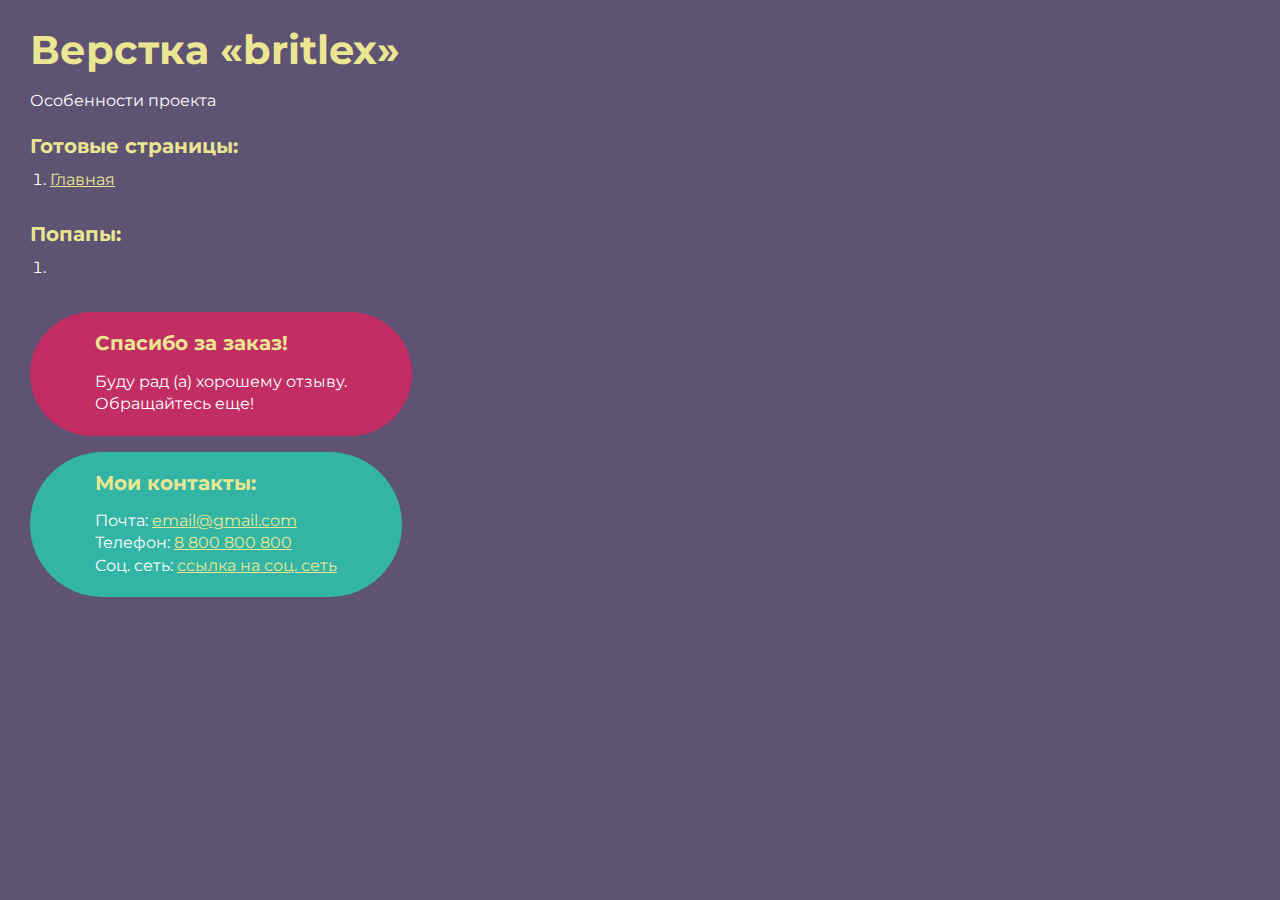
==== index.html @ 8584c42c "initial" ====
<!DOCTYPE html>
<html>

<head>
	<meta charset="UTF-8">
	<meta name="viewport" content="width=device-width, initial-scale=1.0">
	<title>Верстка «britlex»</title>
</head>

<body>
	<div class="rootpage">
		<h1>Верстка «britlex»</h1>
		<div class="rootpage__info">
			Особенности проекта
		</div>
		<h2>Готовые страницы:</h2>
		<ol class="rootpage__list">
			<li><a target="_blank" href="home.html">Главная</a></li>
		</ol>
		<h2>Попапы:</h2>
		<ol class="rootpage__list">
			<li><a target="_blank" href="home.html#"></a></li>
		</ol>
		<div class="rootpage__tnx">
			<h2>Спасибо за заказ!</h2>
			<p>Буду рад (а) хорошему отзыву.</p>
			<p>Обращайтесь еще!</p>
		</div>
		<div class="rootpage__contacts">
			<h2>Мои контакты:</h2>
			<p>Почта: <a href="mailto:email@gmail.com">email@gmail.com</a></p>
			<p>Телефон: <a href="tel:8800800800">8 800 800 800</a></p>
			<p>Соц. сеть: <a href="">ссылка на соц. сеть</a></p>
		</div>
	</div>
</body>
<style>
	@charset "UTF-8";
	@import url("https://fonts.googleapis.com/css?family=Montserrat:regular,700&display=swap");

	*,
	*::before,
	*::after {
		padding: 0px;
		margin: 0px;
		border: 0px;
		box-sizing: border-box;
	}

	html,
	body {
		height: 100%;
		margin: 0;
		padding: 0;
		min-width: 320px;
		width: 100%;
		color: #fff;
		background-color: #5e5373;
	}

	body {
		font-family: Montserrat;
		font-size: 100%;
		line-height: 1;
		font-size: 1rem;
	}

	a {
		text-decoration: underline;
		color: #ebe691
	}

	a:visited {
		text-decoration: underline;
		color: #aaa768;
	}

	a:hover {
		text-decoration: none;
	}

	ul li {
		list-style: none;
	}

	img {
		vertical-align: top;
	}

	.wrapper {
		width: 100%;
		min-height: 100%;
		overflow: hidden;
	}

	.rootpage {
		padding: 30px;
		display: flex;
		flex-direction: column;
		align-items: flex-start;
	}

	@media (max-width: 767px) {
		.rootpage {
			padding: 30px 15px;
		}
	}

	h1 {
		color: #ebe691;
		font-size: 2.5rem;
		margin: 0px 0px 1.25rem 0px;
	}

	@media (max-width: 767px) {
		h1 {
			font-size: 1.85rem;
			margin: 0px 0px 1.25rem 0px;
		}
	}

	h2 {
		color: #ebe691;
		font-size: 1.25rem;
		margin: 0px 0px 1rem 0px;
	}

	@media (max-width: 767px) {
		h2 {
			font-size: 1.125rem;
			margin: 0px 0px 1rem 0px;
		}
	}

	.rootpage__info {
		line-height: 140%;
		margin: 0px 0px 1.5rem 0px;
	}

	.rootpage__list {
		margin: 0px 0px 2.25rem 1.25rem;
	}

	.rootpage__list li:not(:last-child) {
		margin: 0px 0px 15px 0px;
	}

	.rootpage__contacts,
	.rootpage__tnx {
		border-radius: 200px;
		padding: 20px 65px;
		line-height: 140%;
	}

	@media (max-width: 767px) {

		.rootpage__contacts,
		.rootpage__tnx {
			border-radius: 40px;
			padding: 20px;
		}
	}

	.rootpage__contacts {
		background: #32b5a4;

	}

	.rootpage__contacts a {
		color: #ebe691;
	}

	.rootpage__tnx {
		background: #c22d63;
		margin: 0px 0px 1rem 0px;
	}
</style>

</html>
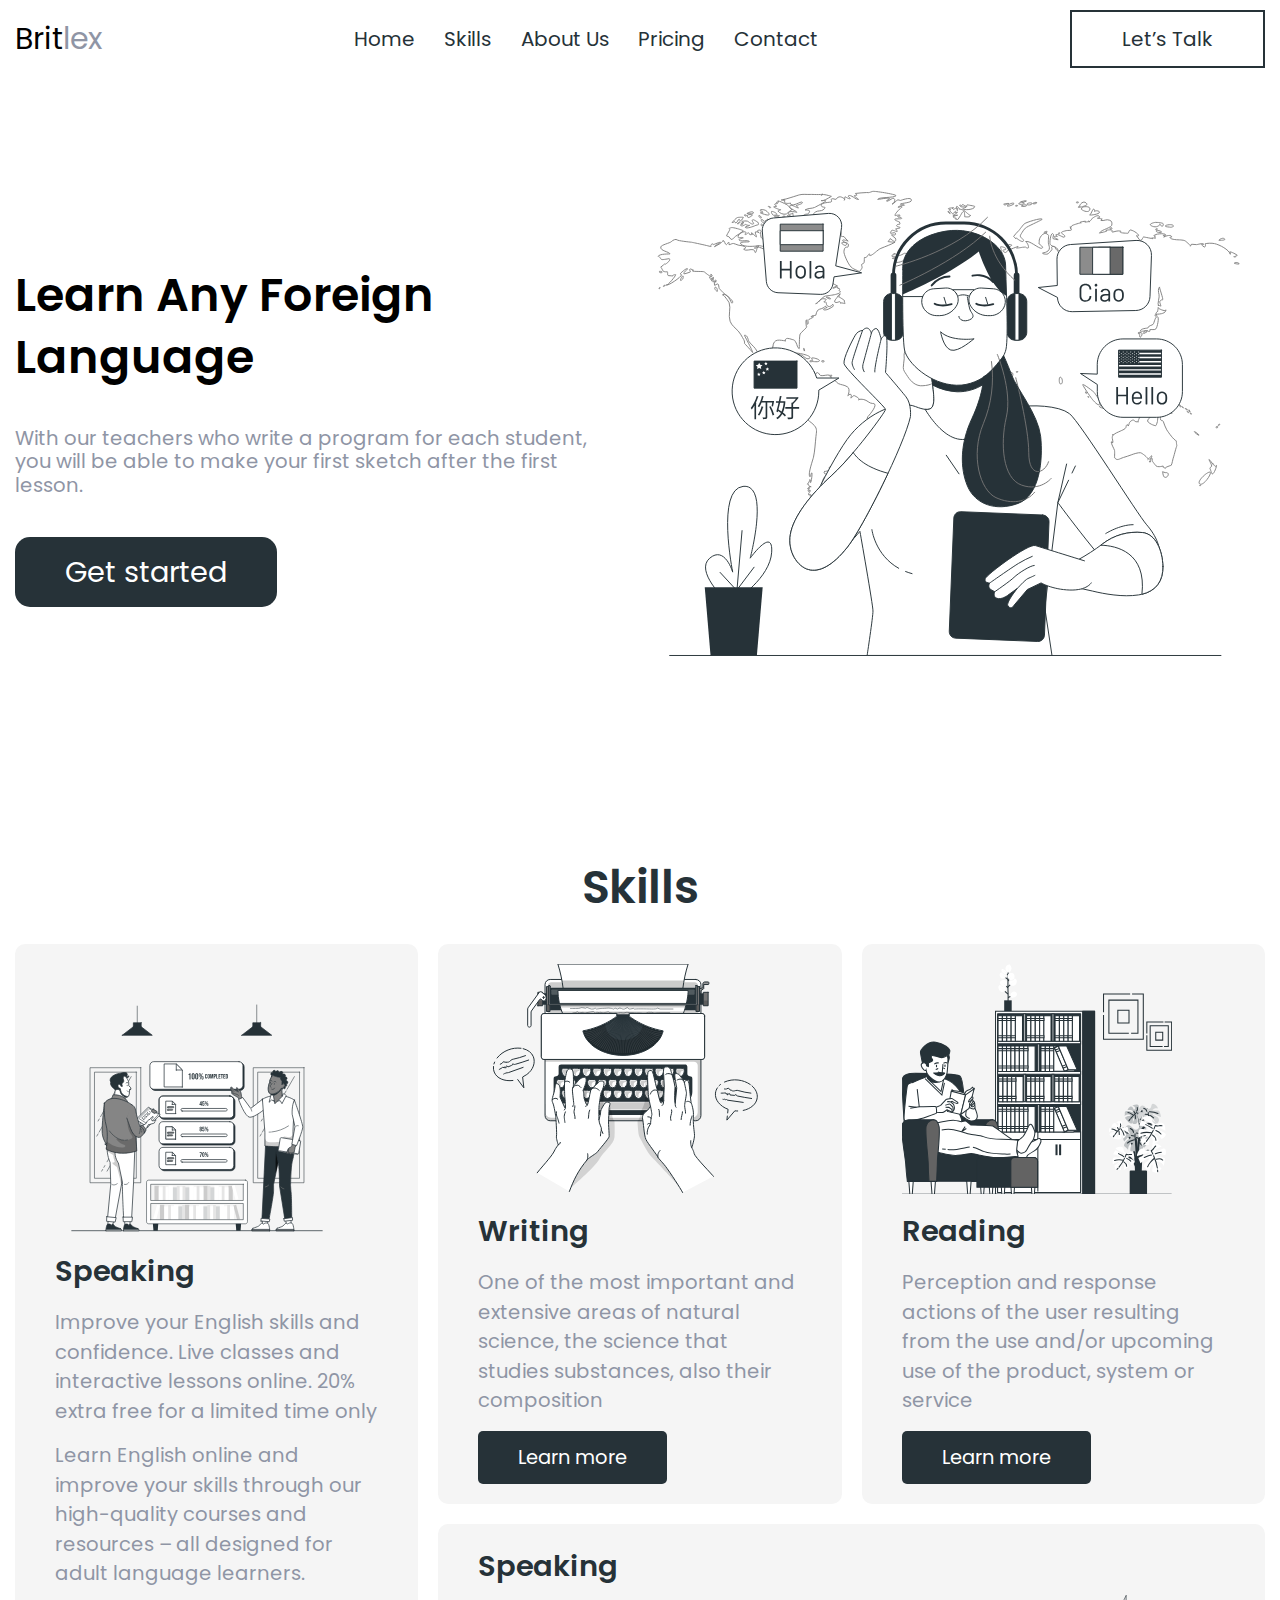
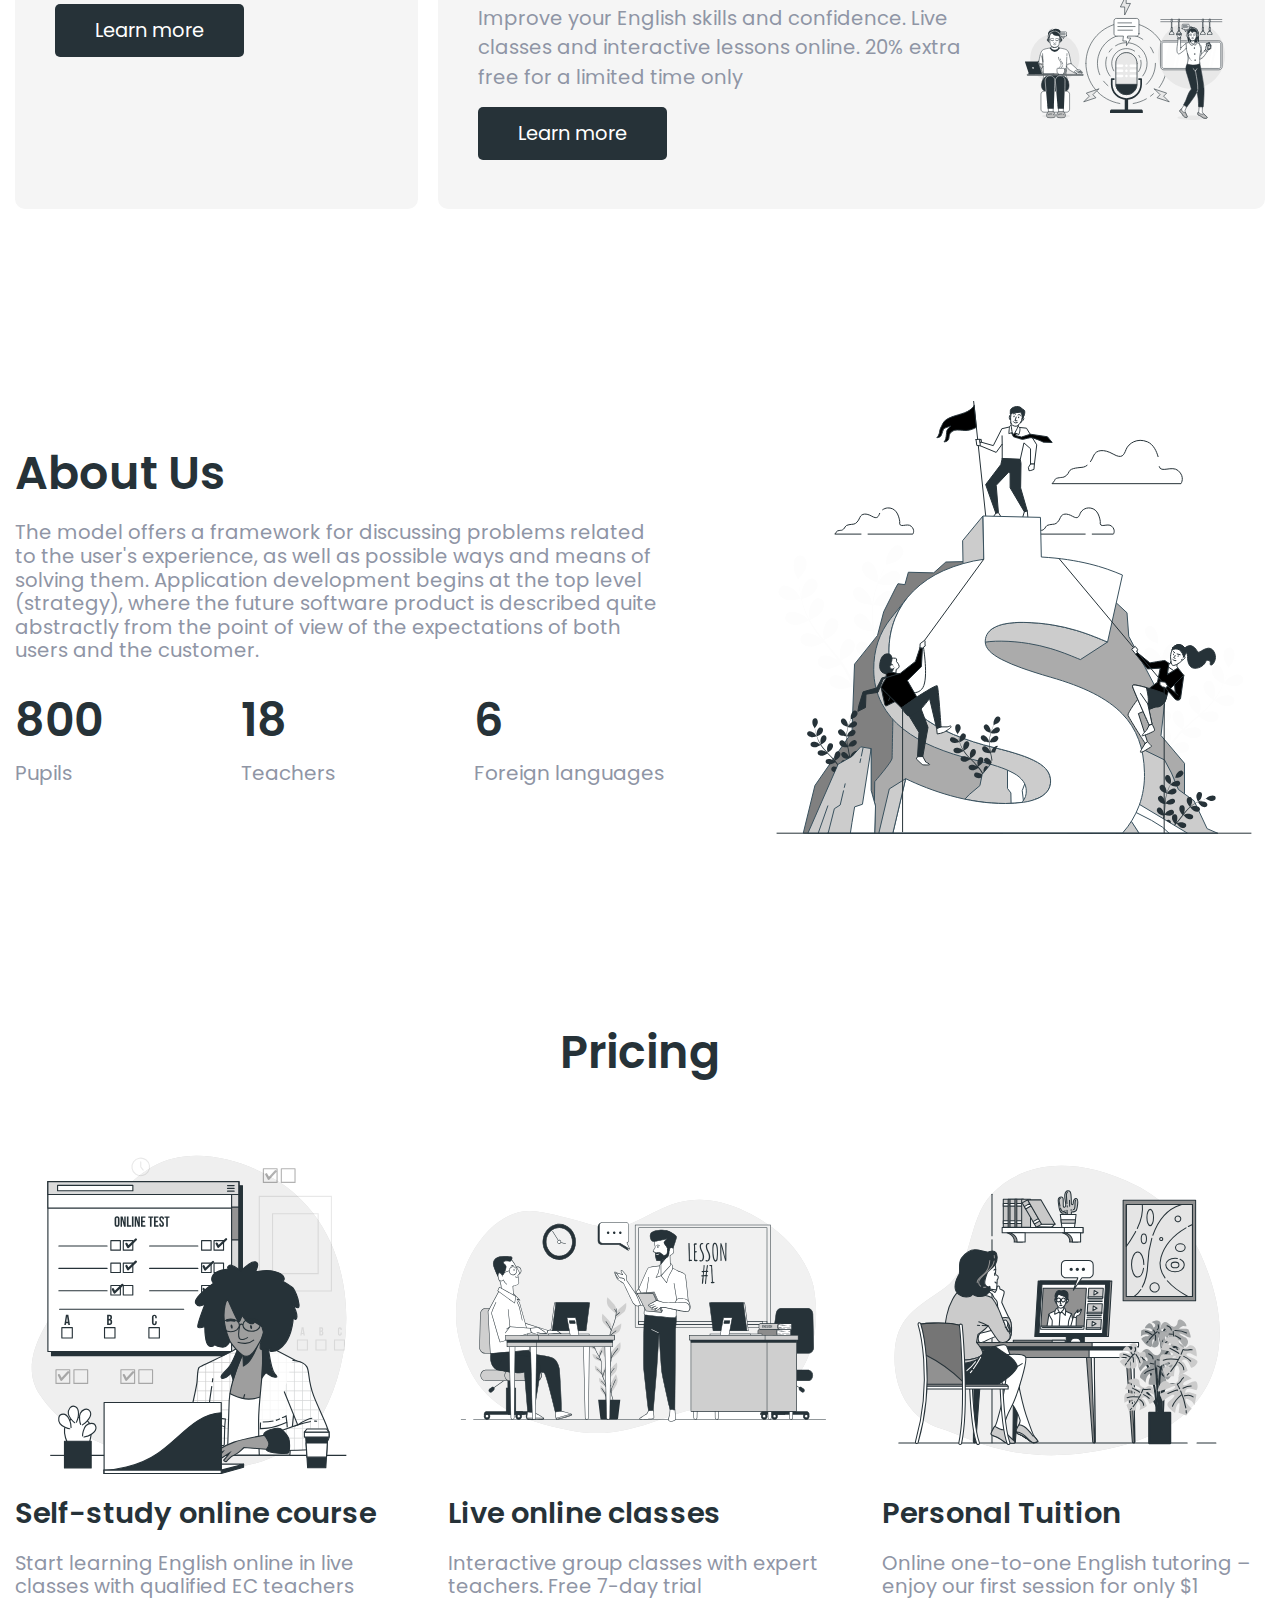
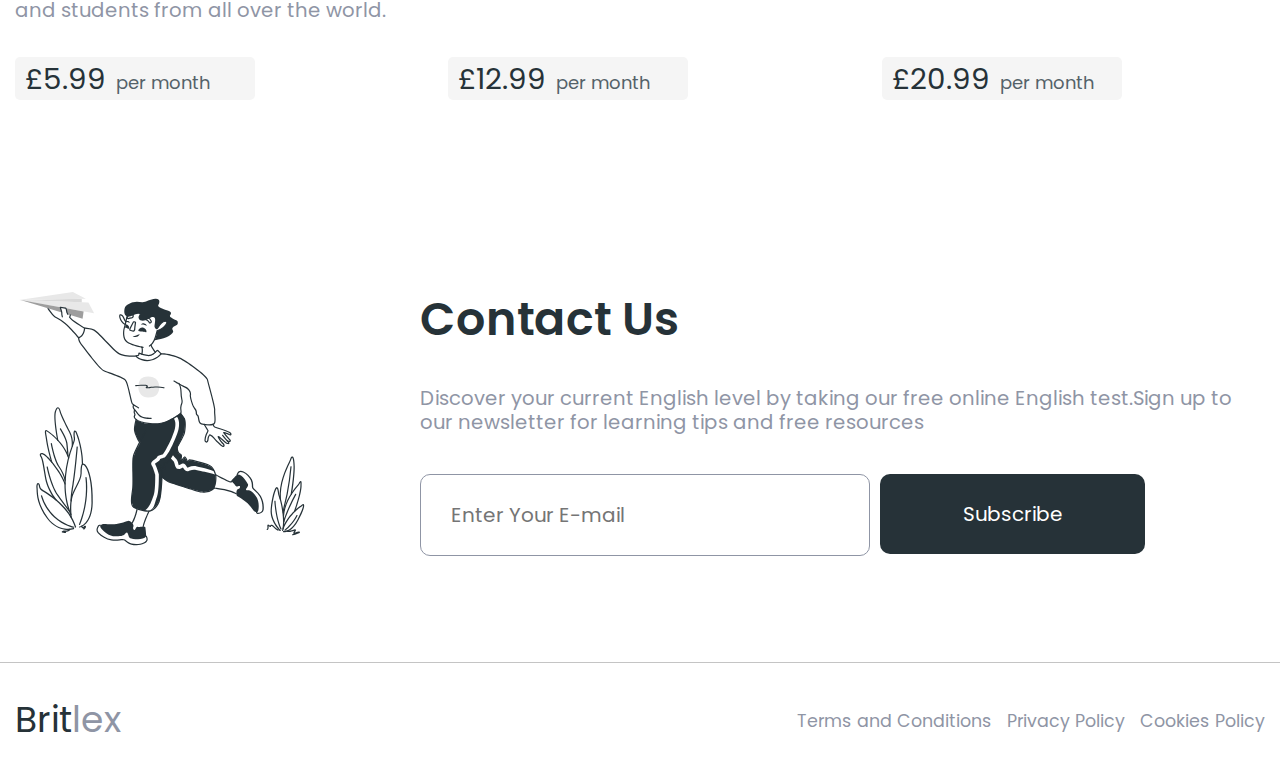
==== commit 697ca0a4: "remove home page" ====
--- a/index.html
+++ b/index.html
@@ -1,179 +1,252 @@
 <!DOCTYPE html>
-<html>
+<html lang="ru">
 
 <head>
+	<title>Главная</title>
 	<meta charset="UTF-8">
+	<meta name="format-detection" content="telephone=no">
+	<!-- <style>body{opacity: 0;}</style> -->
+	<link rel="stylesheet" href="css/style.min.css?_v=20220403203624">
+	<link rel="shortcut icon" href="favicon.ico">
+	<!-- <meta name="robots" content="noindex, nofollow"> -->
 	<meta name="viewport" content="width=device-width, initial-scale=1.0">
-	<title>Верстка «britlex»</title>
 </head>
 
 <body>
-	<div class="rootpage">
-		<h1>Верстка «britlex»</h1>
-		<div class="rootpage__info">
-			Особенности проекта
-		</div>
-		<h2>Готовые страницы:</h2>
-		<ol class="rootpage__list">
-			<li><a target="_blank" href="home.html">Главная</a></li>
-		</ol>
-		<h2>Попапы:</h2>
-		<ol class="rootpage__list">
-			<li><a target="_blank" href="home.html#"></a></li>
-		</ol>
-		<div class="rootpage__tnx">
-			<h2>Спасибо за заказ!</h2>
-			<p>Буду рад (а) хорошему отзыву.</p>
-			<p>Обращайтесь еще!</p>
-		</div>
-		<div class="rootpage__contacts">
-			<h2>Мои контакты:</h2>
-			<p>Почта: <a href="mailto:email@gmail.com">email@gmail.com</a></p>
-			<p>Телефон: <a href="tel:8800800800">8 800 800 800</a></p>
-			<p>Соц. сеть: <a href="">ссылка на соц. сеть</a></p>
+	<div class="wrapper">
+		<header class="header">
+			<div class="header__container">
+				<div class="header__logo">
+					<span>Brit</span>lex
+				</div>
+				<div class="header__menu menu">
+					<nav class="menu__body">
+						<ul class="menu__list">
+							<li class="menu__item"><a href="" data-goto="#hero" data-goto-header class="menu__link">Home</a></li>
+							<li class="menu__item"><a href="" data-goto="#skills" class="menu__link">Skills</a></li>
+							<li class="menu__item "><a href="" data-goto="#about" class="menu__link">About Us</a></li>
+							<li class="menu__item"><a href="" data-goto="#pricing" class="menu__link">Pricing</a></li>
+							<li class="menu__item"><a href="" data-goto="#contacts" class="menu__link">Contact</a></li>
+						</ul>
+					</nav>
+				</div>
+				<div class="header__buttons">
+					<a href="#" class="header__button">Let’s Talk</a>
+					<button type="button" class="icon-menu"><span></span></button>
+				</div>
+			</div>
+		</header>
+		<main class="page">
+			<section class="hero" id="hero">
+				<div class="hero__container">
+					<div class="hero__data">
+						<h1 class="hero__title">Learn Any Foreign Language</h1>
+						<p class="hero__text">
+							With our teachers who write a program for
+							each student, you will be able to make your
+							first sketch after the first lesson.
+						</p>
+						<a href="#" data-goto="#skills" class="hero__link">Get started</a>
+					</div>
+					<div class="hero__media">
+						<img src="img/hero-image.svg" alt="image">
+					</div>
+				</div>
+			</section>
+			<section class="skills" id="skills">
+				<div class="skills__container">
+					<h2 class="skills__title _section-title">Skills</h2>
+					<div class="skills__items">
+						<div class="skills__item skills__speaking">
+							<div class="skills__image">
+								<img src="img/skills-1.svg" alt="image">
+							</div>
+							<div class="skills__data">
+								<h3 class="skills__item-title">Speaking</h3>
+								<p class="skills__item-text">
+									Improve your English skills and confidence.
+									Live classes and interactive lessons online.
+									20% extra free for a limited time only
+								</p>
+								<p class="skills__item-text">
+									Learn English online and improve your
+									skills through our high-quality courses
+									and resources – all designed for adult language learners.
+								</p>
+								<a href="#" class="skills__link">Learn more</a>
+							</div>
+						</div>
+						<div class="skills__item skills__writing">
+							<div class="skills__image">
+								<img src="img/skills-2.svg" alt="image">
+							</div>
+							<div class="skills__data">
+								<h3 class="skills__item-title">Writing</h3>
+								<p class="skills__item-text">
+									One of the most important and extensive
+									areas of natural science, the science that
+									studies substances, also their composition
+								</p>
+								<a href="#" class="skills__link">Learn more</a>
+							</div>
+						</div>
+						<div class="skills__item skills__reading">
+							<div class="skills__image">
+								<img src="img/skills-3.svg" alt="image">
+							</div>
+							<div class="skills__data">
+								<h3 class="skills__item-title">Reading</h3>
+								<p class="skills__item-text">
+									Perception and response actions of the user
+									resulting from the use and/or upcoming use
+									of the product, system or service
+								</p>
+								<a href="#" class="skills__link">Learn more</a>
+							</div>
+						</div>
+						<div class="skills__item skills__listening">
+							<div class="skills__data">
+								<h3 class="skills__item-title">Speaking</h3>
+								<p class="skills__item-text">
+									Improve your English skills and confidence.
+									Live classes and interactive lessons online.
+									20% extra free for a limited time only
+								</p>
+								<a href="#" class="skills__link">Learn more</a>
+							</div>
+							<div class="skills__image">
+								<img src="img/skills-4.svg" alt="image">
+							</div>
+						</div>
+					</div>
+				</div>
+			</section>
+			<section class="about" data-watch id="about">
+				<div class="about__container">
+					<div class="about__data">
+						<h2 class="about__title _section-title">About Us</h2>
+						<p class="about__text">
+							The model offers a framework for discussing problems related to the user's experience, as well as possible
+							ways and means of solving them. Application development begins at the top level (strategy), where the
+							future software product is described quite abstractly from the point of view of the expectations of both
+							users and the customer.
+						</p>
+						<div class="about__benefits">
+							<div class="about__benefits-item">
+								<div class="about__benefits-count">800</div>
+								<div class="about__benefits-title">Pupils</div>
+							</div>
+							<div class="about__benefits-item">
+								<div class="about__benefits-count">18</div>
+								<div class="about__benefits-title">Teachers</div>
+							</div>
+							<div class="about__benefits-item">
+								<div class="about__benefits-count">6</div>
+								<div class="about__benefits-title">Foreign languages</div>
+							</div>
+						</div>
+					</div>
+					<div class="about__image">
+						<img src="img/about-image.svg" alt="image">
+					</div>
+				</div>
+			</section>
+			<section class="pricing" id="pricing">
+				<div class="pricing__container">
+					<h2 class="pricing__title _section-title">Pricing</h2>
+					<div class="pricing__items">
+						<div class="pricing__item">
+							<div class="pricing__item-img">
+								<img src="img/pricing-1.svg" alt="image">
+							</div>
+							<h3 class="pricing__item-title">Self-study online course</h3>
+							<p class="pricing__item-text">Start learning English online in live classes
+								with qualified EC teachers and students
+								from all over the world.</p>
+							<div class="pricing__item-price">
+								<div class="pricing__item-value">
+									<span>£5.99</span>per month
+								</div>
+							</div>
+						</div>
+						<div class="pricing__item">
+							<div class="pricing__item-img">
+								<img src="img/pricing-2.svg" alt="image">
+							</div>
+							<h3 class="pricing__item-title">Live online classes</h3>
+							<p class="pricing__item-text">Interactive group classes with expert
+								teachers. Free 7-day trial</p>
+							<div class="pricing__item-price">
+								<div class="pricing__item-value">
+									<span>£12.99</span>per month
+								</div>
+							</div>
+						</div>
+						<div class="pricing__item">
+							<div class="pricing__item-img">
+								<img src="img/pricing-3.svg" alt="image">
+							</div>
+							<h3 class="pricing__item-title">Personal Tuition</h3>
+							<p class="pricing__item-text">Online one-to-one English tutoring – enjoy
+								our first session for only $1</p>
+							<div class="pricing__item-price">
+								<div class="pricing__item-value">
+									<span>£20.99</span>per month
+								</div>
+							</div>
+						</div>
+					</div>
+				</div>
+			</section>
+			<section class="contacts" id="contacts">
+				<div class="contacts__container">
+					<div class="contacts__image">
+						<img src="img/contacts.svg" alt="image">
+					</div>
+					<div class="contacts__data">
+						<h2 class="contacts__title _section-title">Contact Us</h2>
+						<p class="contacts__text">
+							Discover your current English level by taking our free online English test.Sign up to our newsletter for
+							learning tips and free resources
+						</p>
+						<form action="#" class="contacts__form">
+							<input autocomplete="off" type="text" name="form[]" required data-error="Ошибка" placeholder="Enter Your E-mail" class="input contacts__input">
+							<button type="submit" class="contacts__button">Subscribe</button>
+						</form>
+					</div>
+				</div>
+			</section>
+		</main>
+		<footer class="footer">
+			<div class="footer__container">
+				<div class="footer__logo">
+					<span>Brit</span>lex
+				</div>
+				<ul class="footer__list">
+					<li class="footer__item">
+						<a href="" class="footer__link">Terms and Conditions</a>
+					</li>
+					<li class="footer__item">
+						<a href="" class="footer__link">Privacy Policy</a>
+					</li>
+					<li class="footer__item">
+						<a href="" class="footer__link">Cookies Policy</a>
+					</li>
+				</ul>
+			</div>
+		</footer>
+	</div>
+	<!-- <div id="popup" aria-hidden="true" class="popup">
+	<div class="popup__wrapper">
+		<div class="popup__content">
+			<button data-close type="button" class="popup__close">Закрыть</button>
+			<div class="popup__text">
+				Text
+			</div>
 		</div>
 	</div>
+</div> -->
+	<script src="js/app.min.js?_v=20220403203624"></script>
 </body>
-<style>
-	@charset "UTF-8";
-	@import url("https://fonts.googleapis.com/css?family=Montserrat:regular,700&display=swap");
-
-	*,
-	*::before,
-	*::after {
-		padding: 0px;
-		margin: 0px;
-		border: 0px;
-		box-sizing: border-box;
-	}
-
-	html,
-	body {
-		height: 100%;
-		margin: 0;
-		padding: 0;
-		min-width: 320px;
-		width: 100%;
-		color: #fff;
-		background-color: #5e5373;
-	}
-
-	body {
-		font-family: Montserrat;
-		font-size: 100%;
-		line-height: 1;
-		font-size: 1rem;
-	}
-
-	a {
-		text-decoration: underline;
-		color: #ebe691
-	}
-
-	a:visited {
-		text-decoration: underline;
-		color: #aaa768;
-	}
-
-	a:hover {
-		text-decoration: none;
-	}
-
-	ul li {
-		list-style: none;
-	}
-
-	img {
-		vertical-align: top;
-	}
-
-	.wrapper {
-		width: 100%;
-		min-height: 100%;
-		overflow: hidden;
-	}
-
-	.rootpage {
-		padding: 30px;
-		display: flex;
-		flex-direction: column;
-		align-items: flex-start;
-	}
-
-	@media (max-width: 767px) {
-		.rootpage {
-			padding: 30px 15px;
-		}
-	}
-
-	h1 {
-		color: #ebe691;
-		font-size: 2.5rem;
-		margin: 0px 0px 1.25rem 0px;
-	}
-
-	@media (max-width: 767px) {
-		h1 {
-			font-size: 1.85rem;
-			margin: 0px 0px 1.25rem 0px;
-		}
-	}
-
-	h2 {
-		color: #ebe691;
-		font-size: 1.25rem;
-		margin: 0px 0px 1rem 0px;
-	}
-
-	@media (max-width: 767px) {
-		h2 {
-			font-size: 1.125rem;
-			margin: 0px 0px 1rem 0px;
-		}
-	}
-
-	.rootpage__info {
-		line-height: 140%;
-		margin: 0px 0px 1.5rem 0px;
-	}
-
-	.rootpage__list {
-		margin: 0px 0px 2.25rem 1.25rem;
-	}
-
-	.rootpage__list li:not(:last-child) {
-		margin: 0px 0px 15px 0px;
-	}
-
-	.rootpage__contacts,
-	.rootpage__tnx {
-		border-radius: 200px;
-		padding: 20px 65px;
-		line-height: 140%;
-	}
-
-	@media (max-width: 767px) {
-
-		.rootpage__contacts,
-		.rootpage__tnx {
-			border-radius: 40px;
-			padding: 20px;
-		}
-	}
-
-	.rootpage__contacts {
-		background: #32b5a4;
-
-	}
-
-	.rootpage__contacts a {
-		color: #ebe691;
-	}
-
-	.rootpage__tnx {
-		background: #c22d63;
-		margin: 0px 0px 1rem 0px;
-	}
-</style>
 
 </html>--- a/css/style.min.css
+++ b/css/style.min.css
@@ -0,0 +1 @@
+@charset "UTF-8";@import url(https://fonts.googleapis.com/css2?family=Poppins&display=swap);:root{--body-color:#FFF;--white-color:#FFF;--text-color:#8F95A5;--main-color:#263238;--black-color:#000;--gray-color:#F5F5F5}*{padding:0;margin:0;border:0}*,:after,:before{-webkit-box-sizing:border-box;box-sizing:border-box}body,html{height:100%;min-width:320px}body{color:var(--text-color);background-color:var(--body-color);line-height:1.2;font-family:Poppins;font-size:1.25rem;-ms-text-size-adjust:100%;-moz-text-size-adjust:100%;-webkit-text-size-adjust:100%;-webkit-font-smoothing:antialiased;-moz-osx-font-smoothing:grayscale}button,input,textarea{font-family:Poppins;font-size:inherit}button{cursor:pointer;color:inherit;background-color:inherit}a{color:inherit}a:link,a:visited{text-decoration:none}a:hover{text-decoration:none}ul li{list-style:none}img{vertical-align:top;max-width:100%}h1,h2,h3,h4,h5,h6{font-weight:inherit;font-size:inherit}.lock body{overflow:hidden;-ms-touch-action:none;touch-action:none}.wrapper{min-height:100%;display:-webkit-box;display:-ms-flexbox;display:flex;-webkit-box-orient:vertical;-webkit-box-direction:normal;-ms-flex-direction:column;flex-direction:column;overflow:hidden}.wrapper>main{padding-top:5.625rem;-webkit-box-flex:1;-ms-flex:1 1 auto;flex:1 1 auto}.wrapper>*{min-width:0}[class*=__container]{max-width:83.75rem;-webkit-box-sizing:content-box;box-sizing:content-box;margin:0 auto;padding:0 .9375rem}input[type=email],input[type=tel],input[type=text],textarea{-webkit-appearance:none;-moz-appearance:none;appearance:none}.input{border-radius:0;width:100%;display:block;padding:0 20px;border:1px solid #eee}textarea.input{resize:none;padding:0 0}[class*=-ibg]{position:relative}[class*=-ibg] img{position:absolute;width:100%;height:100%;top:0;left:0;-o-object-fit:cover;object-fit:cover}[class*=-ibg_contain] img{-o-object-fit:contain;object-fit:contain}input[type=email],input[type=tel],input[type=text],textarea{-webkit-appearance:none;-moz-appearance:none;appearance:none}.input{border-radius:0;width:100%;display:block;padding:0 20px;border:1px solid #eee}textarea.input{resize:none;padding:0 0}@supports (padding-top:clamp(3.125rem ,2.1726190476rem + 4.7619047619vw ,6.25rem)){section{padding-top:clamp(3.125rem ,2.1726190476rem + 4.7619047619vw ,6.25rem)}}@supports not (padding-top:clamp(3.125rem ,2.1726190476rem + 4.7619047619vw ,6.25rem)){section{padding-top:calc(3.125rem + 3.125 * (100vw - 20rem)/ 65.625)}}@supports (padding-bottom:clamp(3.125rem ,2.1726190476rem + 4.7619047619vw ,6.25rem)){section{padding-bottom:clamp(3.125rem ,2.1726190476rem + 4.7619047619vw ,6.25rem)}}@supports not (padding-bottom:clamp(3.125rem ,2.1726190476rem + 4.7619047619vw ,6.25rem)){section{padding-bottom:calc(3.125rem + 3.125 * (100vw - 20rem)/ 65.625)}}._section-title{font-weight:600;color:var(--main-color)}@supports (font-size:clamp(1.5rem ,1.0428571429rem + 2.2857142857vw ,3rem)){._section-title{font-size:clamp(1.5rem ,1.0428571429rem + 2.2857142857vw ,3rem)}}@supports not (font-size:clamp(1.5rem ,1.0428571429rem + 2.2857142857vw ,3rem)){._section-title{font-size:calc(1.5rem + 1.5 * (100vw - 20rem)/ 65.625)}}@supports (font-size:clamp(1rem ,0.9238095238rem + 0.380952381vw ,1.25rem)){p{font-size:clamp(1rem ,.9238095238rem + .380952381vw ,1.25rem)}}@supports not (font-size:clamp(1rem ,0.9238095238rem + 0.380952381vw ,1.25rem)){p{font-size:calc(1rem + .25 * (100vw - 20rem)/ 65.625)}}.header{position:fixed;left:0;top:0;width:100%;background-color:var(--white-color);-webkit-transition:-webkit-box-shadow .3s ease 0s;transition:-webkit-box-shadow .3s ease 0s;-o-transition:box-shadow .3s ease 0s;transition:box-shadow .3s ease 0s;transition:box-shadow .3s ease 0s,-webkit-box-shadow .3s ease 0s}.header__container{padding-top:.625rem;padding-bottom:.625rem;display:-webkit-box;display:-ms-flexbox;display:flex;-webkit-box-pack:justify;-ms-flex-pack:justify;justify-content:space-between;-webkit-box-align:center;-ms-flex-align:center;align-items:center}@supports (gap:clamp(0.3125rem ,0.1220238095rem + 0.9523809524vw ,0.9375rem)){.header__container{gap:clamp(.3125rem ,.1220238095rem + .9523809524vw ,.9375rem)}}@supports not (gap:clamp(0.3125rem ,0.1220238095rem + 0.9523809524vw ,0.9375rem)){.header__container{gap:calc(.3125rem + .625 * (100vw - 20rem)/ 65.625)}}.header__logo{font-size:1.875rem;z-index:5}.header__logo span{color:var(--black-color)}.header__buttons{z-index:5;display:-webkit-box;display:-ms-flexbox;display:flex;-webkit-box-align:center;-ms-flex-align:center;align-items:center;gap:.9375rem}.header__button{z-index:5;text-align:center;padding:.9375rem 3.125rem;border:2px solid var(--main-color);color:var(--main-color);-webkit-transition:background-color .3s ease 0s;-o-transition:background-color .3s ease 0s;transition:background-color .3s ease 0s}._header-scroll{-webkit-box-shadow:0 0 5px rgba(0,0,0,.5);box-shadow:0 0 5px rgba(0,0,0,.5)}.menu__list{display:-webkit-box;display:-ms-flexbox;display:flex;-webkit-box-align:center;-ms-flex-align:center;align-items:center}@supports (gap:clamp(0.9375rem ,0.6517857143rem + 1.4285714286vw ,1.875rem)){.menu__list{gap:clamp(.9375rem ,.6517857143rem + 1.4285714286vw ,1.875rem)}}@supports not (gap:clamp(0.9375rem ,0.6517857143rem + 1.4285714286vw ,1.875rem)){.menu__list{gap:calc(.9375rem + .9375 * (100vw - 20rem)/ 65.625)}}.menu__item{-webkit-transition:border .3s ease 0s;-o-transition:border .3s ease 0s;transition:border .3s ease 0s;border-bottom:1px solid transparent}.menu__link{color:var(--main-color)}.menu-open .menu__body{left:0}.icon-menu{display:none}.footer__container{padding-top:1.875rem;padding-bottom:1.875rem;display:-webkit-box;display:-ms-flexbox;display:flex;border-top:1px solid #c4c4c4;-webkit-box-pack:justify;-ms-flex-pack:justify;justify-content:space-between;-webkit-box-align:center;-ms-flex-align:center;align-items:center;gap:.9375rem}.footer__logo{font-size:2.25rem;line-height:1.5}.footer__logo span{color:var(--main-color)}.footer__list{display:-webkit-box;display:-ms-flexbox;display:flex;-ms-flex-wrap:wrap;flex-wrap:wrap;gap:.9375rem}.footer__link{border-bottom:1px solid transparent;-webkit-transition:all .3s ease 0s;-o-transition:all .3s ease 0s;transition:all .3s ease 0s}@supports (font-size:clamp(0.75rem ,0.6357142857rem + 0.5714285714vw ,1.125rem)){.footer__link{font-size:clamp(.75rem ,.6357142857rem + .5714285714vw ,1.125rem)}}@supports not (font-size:clamp(0.75rem ,0.6357142857rem + 0.5714285714vw ,1.125rem)){.footer__link{font-size:calc(.75rem + .375 * (100vw - 20rem)/ 65.625)}}.hero__container{display:-webkit-box;display:-ms-flexbox;display:flex;-webkit-box-pack:justify;-ms-flex-pack:justify;justify-content:space-between;-webkit-box-align:center;-ms-flex-align:center;align-items:center;gap:.9375rem}.hero__data{-webkit-box-flex:0;-ms-flex:0 1 630px;flex:0 1 630px}.hero__media img{max-width:100%}.hero__title{font-weight:600;color:var(--black-color)}@supports (font-size:clamp(1.5rem ,1.0428571429rem + 2.2857142857vw ,3rem)){.hero__title{font-size:clamp(1.5rem ,1.0428571429rem + 2.2857142857vw ,3rem)}}@supports not (font-size:clamp(1.5rem ,1.0428571429rem + 2.2857142857vw ,3rem)){.hero__title{font-size:calc(1.5rem + 1.5 * (100vw - 20rem)/ 65.625)}}@supports (line-height:clamp(2.25rem ,1.7166666667rem + 2.6666666667vw ,4rem)){.hero__title{line-height:clamp(2.25rem ,1.7166666667rem + 2.6666666667vw ,4rem)}}@supports not (line-height:clamp(2.25rem ,1.7166666667rem + 2.6666666667vw ,4rem)){.hero__title{line-height:calc(2.25rem + 1.75 * (100vw - 20rem)/ 65.625)}}@supports (margin-bottom:clamp(1.25rem ,0.869047619rem + 1.9047619048vw ,2.5rem)){.hero__title{margin-bottom:clamp(1.25rem ,.869047619rem + 1.9047619048vw ,2.5rem)}}@supports not (margin-bottom:clamp(1.25rem ,0.869047619rem + 1.9047619048vw ,2.5rem)){.hero__title{margin-bottom:calc(1.25rem + 1.25 * (100vw - 20rem)/ 65.625)}}@supports (margin-bottom:clamp(1.875rem ,1.3035714286rem + 2.8571428571vw ,3.75rem)){.hero__text{margin-bottom:clamp(1.875rem ,1.3035714286rem + 2.8571428571vw ,3.75rem)}}@supports not (margin-bottom:clamp(1.875rem ,1.3035714286rem + 2.8571428571vw ,3.75rem)){.hero__text{margin-bottom:calc(1.875rem + 1.875 * (100vw - 20rem)/ 65.625)}}.hero__link{padding:.9375rem 3.125rem;color:#fff;background-color:var(--main-color);border-radius:.9375rem;-webkit-transition:background-color .2s ease 0s;-o-transition:background-color .2s ease 0s;transition:background-color .2s ease 0s}@supports (font-size:clamp(1rem ,0.7333333333rem + 1.3333333333vw ,1.875rem)){.hero__link{font-size:clamp(1rem ,.7333333333rem + 1.3333333333vw ,1.875rem)}}@supports not (font-size:clamp(1rem ,0.7333333333rem + 1.3333333333vw ,1.875rem)){.hero__link{font-size:calc(1rem + .875 * (100vw - 20rem)/ 65.625)}}.skills__title{text-align:center}@supports (margin-bottom:clamp(0.9375rem ,0.6517857143rem + 1.4285714286vw ,1.875rem)){.skills__title{margin-bottom:clamp(.9375rem ,.6517857143rem + 1.4285714286vw ,1.875rem)}}@supports not (margin-bottom:clamp(0.9375rem ,0.6517857143rem + 1.4285714286vw ,1.875rem)){.skills__title{margin-bottom:calc(.9375rem + .9375 * (100vw - 20rem)/ 65.625)}}.skills__items{display:-ms-grid;display:grid;-ms-grid-columns:(1fr)[3];grid-template-columns:repeat(3,1fr);-ms-grid-rows:1fr;grid-template-rows:1fr;gap:1.25rem}.skills__item{background-color:var(--gray-color);border-radius:.625rem;padding:1.25rem 2.5rem}.skills__image{margin-bottom:.9375rem;-webkit-box-flex:0;-ms-flex:0 0 200px;flex:0 0 200px}.skills__image img{height:14.375rem}.skills__item-title{font-weight:600;color:var(--main-color);line-height:1.5333333333;margin-bottom:.9375rem}@supports (font-size:clamp(1.125rem ,0.8964285714rem + 1.1428571429vw ,1.875rem)){.skills__item-title{font-size:clamp(1.125rem ,.8964285714rem + 1.1428571429vw ,1.875rem)}}@supports not (font-size:clamp(1.125rem ,0.8964285714rem + 1.1428571429vw ,1.875rem)){.skills__item-title{font-size:calc(1.125rem + .75 * (100vw - 20rem)/ 65.625)}}.skills__item-text{font-weight:400;line-height:1.5;margin-bottom:.9375rem}.skills__link{display:inline-block;padding:.9375rem 2.5rem;background-color:var(--main-color);border-radius:.3125rem;color:#fff;-webkit-transition:background-color .2s ease 0s;-o-transition:background-color .2s ease 0s;transition:background-color .2s ease 0s}@supports (font-size:clamp(0.875rem ,0.7607142857rem + 0.5714285714vw ,1.25rem)){.skills__link{font-size:clamp(.875rem ,.7607142857rem + .5714285714vw ,1.25rem)}}@supports not (font-size:clamp(0.875rem ,0.7607142857rem + 0.5714285714vw ,1.25rem)){.skills__link{font-size:calc(.875rem + .375 * (100vw - 20rem)/ 65.625)}}.skills__speaking{-ms-grid-row:1;-ms-grid-row-span:2;-ms-grid-column:1;-ms-grid-column-span:1;grid-area:1/1/3/2;padding-top:3.75rem}.skills__writing{-ms-grid-row:1;-ms-grid-row-span:1;-ms-grid-column:2;-ms-grid-column-span:1;grid-area:1/2/2/3}.skills__reading{-ms-grid-row:1;-ms-grid-row-span:1;-ms-grid-column:3;-ms-grid-column-span:1;grid-area:1/3/2/4}.skills__listening{-ms-grid-row:2;-ms-grid-row-span:1;-ms-grid-column:2;-ms-grid-column-span:2;grid-area:2/2/3/4;display:-webkit-box;display:-ms-flexbox;display:flex;gap:1.875rem}.about__container{display:-webkit-box;display:-ms-flexbox;display:flex;-webkit-box-pack:justify;-ms-flex-pack:justify;justify-content:space-between;-webkit-box-align:center;-ms-flex-align:center;align-items:center;gap:1.875rem}.about__data{-webkit-box-flex:0;-ms-flex:0 1 650px;flex:0 1 650px}.about__title{margin-bottom:1.25rem}.about__text{margin-bottom:1.875rem}.about__benefits{display:-webkit-box;display:-ms-flexbox;display:flex;-webkit-box-pack:justify;-ms-flex-pack:justify;justify-content:space-between;-webkit-box-align:center;-ms-flex-align:center;align-items:center}.about__benefits-count{font-weight:600;color:var(--main-color);margin-bottom:.625rem}@supports (font-size:clamp(1.5rem ,1.0428571429rem + 2.2857142857vw ,3rem)){.about__benefits-count{font-size:clamp(1.5rem ,1.0428571429rem + 2.2857142857vw ,3rem)}}@supports not (font-size:clamp(1.5rem ,1.0428571429rem + 2.2857142857vw ,3rem)){.about__benefits-count{font-size:calc(1.5rem + 1.5 * (100vw - 20rem)/ 65.625)}}.about__benefits-title{font-size:1.25rem;line-height:1.5}.pricing__title{margin-bottom:3.75rem;text-align:center}.pricing__items{display:-webkit-box;display:-ms-flexbox;display:flex;-webkit-box-pack:justify;-ms-flex-pack:justify;justify-content:space-between;gap:3.125rem}.pricing__item{-webkit-box-flex:0;-ms-flex:0 1 425px;flex:0 1 425px}.pricing__item-img img{max-width:100%;height:21.875rem}.pricing__item-title{line-height:1.6;font-weight:600;margin-bottom:.9375rem;color:var(--main-color)}@supports (font-size:clamp(1.125rem ,0.8964285714rem + 1.1428571429vw ,1.875rem)){.pricing__item-title{font-size:clamp(1.125rem ,.8964285714rem + 1.1428571429vw ,1.875rem)}}@supports not (font-size:clamp(1.125rem ,0.8964285714rem + 1.1428571429vw ,1.875rem)){.pricing__item-title{font-size:calc(1.125rem + .75 * (100vw - 20rem)/ 65.625)}}.pricing__item-text{min-height:5.625rem;margin-bottom:.9375rem}.pricing__item-price{background-color:var(--gray-color);border-radius:5px;max-width:15rem;padding:0 .625rem}.pricing__item-value{font-size:1.125rem;line-height:1.5;color:#546269}.pricing__item-value span{margin-right:.625rem;line-height:1.5;color:var(--main-color)}@supports (font-size:clamp(1.375rem ,1.2226190476rem + 0.7619047619vw ,1.875rem)){.pricing__item-value span{font-size:clamp(1.375rem ,1.2226190476rem + .7619047619vw ,1.875rem)}}@supports not (font-size:clamp(1.375rem ,1.2226190476rem + 0.7619047619vw ,1.875rem)){.pricing__item-value span{font-size:calc(1.375rem + .5 * (100vw - 20rem)/ 65.625)}}.contacts__container{display:-webkit-box;display:-ms-flexbox;display:flex;-webkit-box-pack:justify;-ms-flex-pack:justify;justify-content:space-between;gap:6.25rem}.contacts__title{margin-bottom:2.5rem}.contacts__text{margin-bottom:2.5rem}.contacts__form{display:-webkit-box;display:-ms-flexbox;display:flex;gap:.625rem}.contacts__input{border:1px solid #8f95a5;border-radius:10px;-webkit-box-flex:0;-ms-flex:0 1 450px;flex:0 1 450px;padding:1.5625rem 1.875rem}.contacts__button{background-color:var(--main-color);-webkit-box-flex:0;-ms-flex:0 1 265px;flex:0 1 265px;height:5rem;border-radius:10px;color:#fff;-webkit-transition:background-color .2s ease 0s;-o-transition:background-color .2s ease 0s;transition:background-color .2s ease 0s}@media (max-width:75em){.skills__items{-ms-grid-columns:1fr 1fr;grid-template-columns:1fr 1fr}.skills__items .skills__item{grid-area:auto;display:-webkit-box;display:-ms-flexbox;display:flex;-webkit-box-orient:vertical;-webkit-box-direction:normal;-ms-flex-direction:column;flex-direction:column;gap:1.875rem}.skills__speaking{padding-top:.9375rem}.skills__listening .skills__image{-webkit-box-ordinal-group:0;-ms-flex-order:-1;order:-1}.skills__listening{-webkit-box-orient:vertical;-webkit-box-direction:normal;-ms-flex-direction:column;flex-direction:column}}@media (max-width:61.99875em){.pricing__items{-webkit-box-orient:vertical;-webkit-box-direction:normal;-ms-flex-direction:column;flex-direction:column;-webkit-box-align:center;-ms-flex-align:center;align-items:center;text-align:center}.pricing__item-text{min-height:auto}.pricing__item-price{margin:0 auto}.contacts__container{-webkit-box-orient:vertical;-webkit-box-direction:normal;-ms-flex-direction:column;flex-direction:column;-webkit-box-align:center;-ms-flex-align:center;align-items:center}.contacts__data{-webkit-box-ordinal-group:0;-ms-flex-order:-1;order:-1}}@media (max-width:47.99875em){.header__container::before{content:"";position:fixed;width:100%;height:90px;top:0;left:0;-webkit-transition:left .3s ease 0s;-o-transition:left .3s ease 0s;transition:left .3s ease 0s;background-color:var(--white-color);z-index:2}.header__button{padding:.625rem 1.25rem}.menu__body{position:fixed;width:100%;height:100%;overflow:auto;left:-100%;top:0;background-color:var(--white-color);-webkit-transition:left .3s ease 0s;-o-transition:left .3s ease 0s;transition:left .3s ease 0s;padding:7.5rem .9375rem 1.875rem .9375rem}.menu__list{-webkit-box-orient:vertical;-webkit-box-direction:normal;-ms-flex-direction:column;flex-direction:column}.menu__item:not(:last-child){margin-bottom:1.875rem}.menu__link{border-bottom:1px solid var(--text-color);font-size:1.625rem}.icon-menu{display:block;position:relative;width:1.875rem;height:1.125rem;cursor:pointer;z-index:5}.icon-menu span,.icon-menu::after,.icon-menu::before{content:"";-webkit-transition:all .3s ease 0s;-o-transition:all .3s ease 0s;transition:all .3s ease 0s;right:0;position:absolute;width:100%;height:.125rem;background-color:#000}.icon-menu::before{top:0}.icon-menu::after{bottom:0}.icon-menu span{top:calc(50% - .0625rem)}.menu-open .icon-menu span{width:0}.menu-open .icon-menu::before{top:calc(50% - .0625rem);-webkit-transform:rotate(-45deg);-ms-transform:rotate(-45deg);transform:rotate(-45deg)}.menu-open .icon-menu::after{bottom:calc(50% - .0625rem);-webkit-transform:rotate(45deg);-ms-transform:rotate(45deg);transform:rotate(45deg)}.hero__container{-webkit-box-orient:vertical;-webkit-box-direction:normal;-ms-flex-direction:column;flex-direction:column}.hero__data{-webkit-box-flex:0;-ms-flex:0 0 auto;flex:0 0 auto;text-align:center}.hero__media{-webkit-box-ordinal-group:0;-ms-flex-order:-1;order:-1;margin-bottom:.9375rem}.skills__items{-ms-grid-columns:1fr;grid-template-columns:1fr;gap:.9375rem}.skills__item{-webkit-box-align:center;-ms-flex-align:center;align-items:center;padding:.9375rem 1.875rem}.skills__image{margin-bottom:0}.about__container{-webkit-box-orient:vertical;-webkit-box-direction:normal;-ms-flex-direction:column;flex-direction:column}.about__data{-webkit-box-flex:1;-ms-flex:1 1 auto;flex:1 1 auto}.pricing__item-img img{height:auto}}@media (max-width:29.99875em){.footer__list{-webkit-box-orient:vertical;-webkit-box-direction:normal;-ms-flex-direction:column;flex-direction:column}.about__benefits{-webkit-box-orient:vertical;-webkit-box-direction:normal;-ms-flex-direction:column;flex-direction:column;-webkit-box-align:center;-ms-flex-align:center;align-items:center;text-align:center;gap:1.875rem;margin-bottom:1.875rem}.contacts__form{-webkit-box-orient:vertical;-webkit-box-direction:normal;-ms-flex-direction:column;flex-direction:column}.contacts__input{-webkit-box-flex:1;-ms-flex:1 1 auto;flex:1 1 auto}.contacts__button{-webkit-box-flex:1;-ms-flex:1 1 auto;flex:1 1 auto}}@media (any-hover:hover){.header__button:hover{background-color:var(--main-color);color:#fff}.menu__item:hover{border-bottom:1px solid var(--main-color)}.footer__link:hover{color:var(--main-color);border-bottom:1px solid var(--main-color)}.hero__link:hover{background-color:rgba(38,50,56,.9)}.skills__link:hover{background-color:rgba(38,50,56,.9)}.contacts__button:hover{background-color:rgba(38,50,56,.9)}}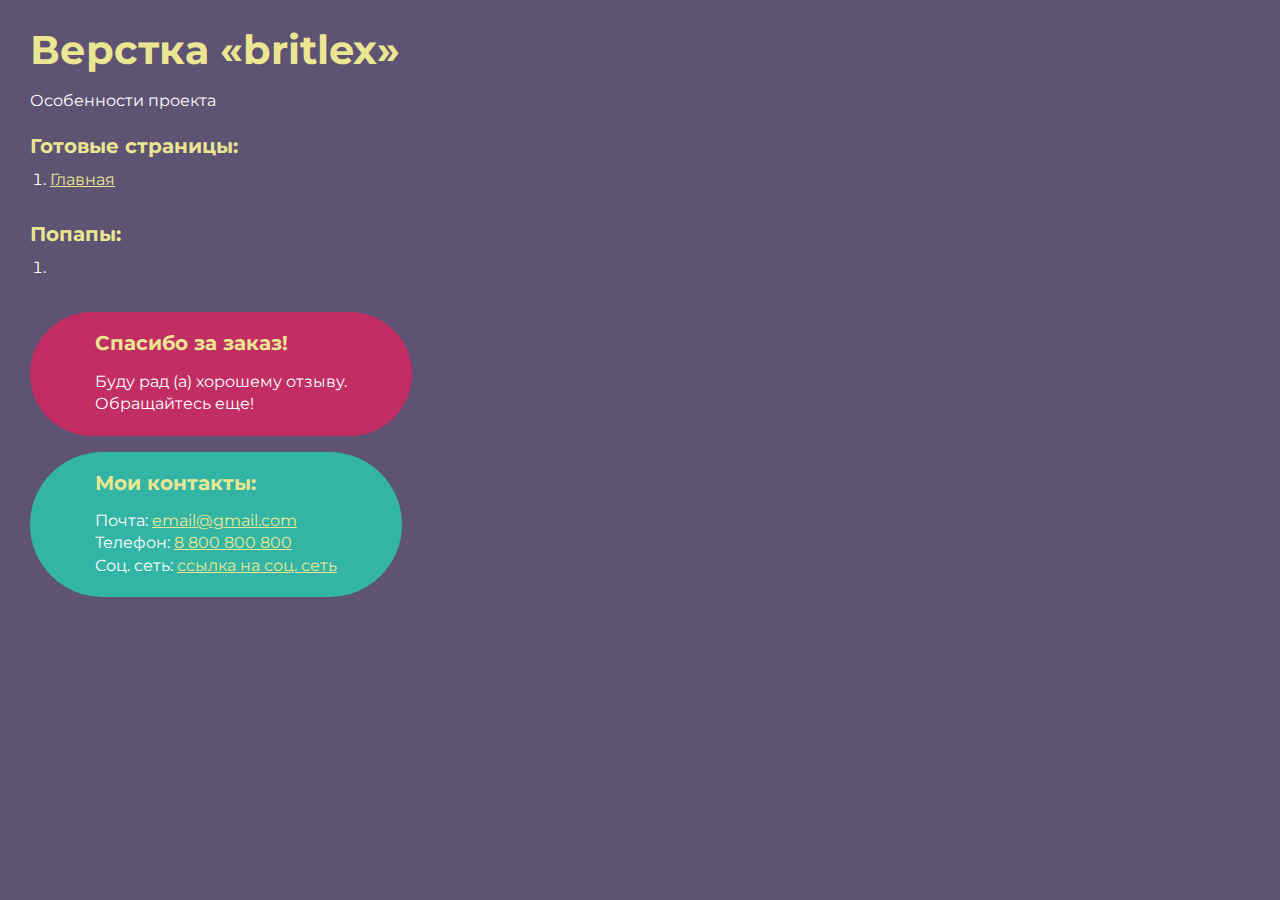
==== commit db9d784d: "fix" ====
--- a/index.html
+++ b/index.html
@@ -1,252 +1,179 @@
 <!DOCTYPE html>
-<html lang="ru">
+<html>
 
 <head>
-	<title>Главная</title>
 	<meta charset="UTF-8">
-	<meta name="format-detection" content="telephone=no">
-	<!-- <style>body{opacity: 0;}</style> -->
-	<link rel="stylesheet" href="css/style.min.css?_v=20220403203624">
-	<link rel="shortcut icon" href="favicon.ico">
-	<!-- <meta name="robots" content="noindex, nofollow"> -->
 	<meta name="viewport" content="width=device-width, initial-scale=1.0">
+	<title>Верстка «britlex»</title>
 </head>
 
 <body>
-	<div class="wrapper">
-		<header class="header">
-			<div class="header__container">
-				<div class="header__logo">
-					<span>Brit</span>lex
-				</div>
-				<div class="header__menu menu">
-					<nav class="menu__body">
-						<ul class="menu__list">
-							<li class="menu__item"><a href="" data-goto="#hero" data-goto-header class="menu__link">Home</a></li>
-							<li class="menu__item"><a href="" data-goto="#skills" class="menu__link">Skills</a></li>
-							<li class="menu__item "><a href="" data-goto="#about" class="menu__link">About Us</a></li>
-							<li class="menu__item"><a href="" data-goto="#pricing" class="menu__link">Pricing</a></li>
-							<li class="menu__item"><a href="" data-goto="#contacts" class="menu__link">Contact</a></li>
-						</ul>
-					</nav>
-				</div>
-				<div class="header__buttons">
-					<a href="#" class="header__button">Let’s Talk</a>
-					<button type="button" class="icon-menu"><span></span></button>
-				</div>
-			</div>
-		</header>
-		<main class="page">
-			<section class="hero" id="hero">
-				<div class="hero__container">
-					<div class="hero__data">
-						<h1 class="hero__title">Learn Any Foreign Language</h1>
-						<p class="hero__text">
-							With our teachers who write a program for
-							each student, you will be able to make your
-							first sketch after the first lesson.
-						</p>
-						<a href="#" data-goto="#skills" class="hero__link">Get started</a>
-					</div>
-					<div class="hero__media">
-						<img src="img/hero-image.svg" alt="image">
-					</div>
-				</div>
-			</section>
-			<section class="skills" id="skills">
-				<div class="skills__container">
-					<h2 class="skills__title _section-title">Skills</h2>
-					<div class="skills__items">
-						<div class="skills__item skills__speaking">
-							<div class="skills__image">
-								<img src="img/skills-1.svg" alt="image">
-							</div>
-							<div class="skills__data">
-								<h3 class="skills__item-title">Speaking</h3>
-								<p class="skills__item-text">
-									Improve your English skills and confidence.
-									Live classes and interactive lessons online.
-									20% extra free for a limited time only
-								</p>
-								<p class="skills__item-text">
-									Learn English online and improve your
-									skills through our high-quality courses
-									and resources – all designed for adult language learners.
-								</p>
-								<a href="#" class="skills__link">Learn more</a>
-							</div>
-						</div>
-						<div class="skills__item skills__writing">
-							<div class="skills__image">
-								<img src="img/skills-2.svg" alt="image">
-							</div>
-							<div class="skills__data">
-								<h3 class="skills__item-title">Writing</h3>
-								<p class="skills__item-text">
-									One of the most important and extensive
-									areas of natural science, the science that
-									studies substances, also their composition
-								</p>
-								<a href="#" class="skills__link">Learn more</a>
-							</div>
-						</div>
-						<div class="skills__item skills__reading">
-							<div class="skills__image">
-								<img src="img/skills-3.svg" alt="image">
-							</div>
-							<div class="skills__data">
-								<h3 class="skills__item-title">Reading</h3>
-								<p class="skills__item-text">
-									Perception and response actions of the user
-									resulting from the use and/or upcoming use
-									of the product, system or service
-								</p>
-								<a href="#" class="skills__link">Learn more</a>
-							</div>
-						</div>
-						<div class="skills__item skills__listening">
-							<div class="skills__data">
-								<h3 class="skills__item-title">Speaking</h3>
-								<p class="skills__item-text">
-									Improve your English skills and confidence.
-									Live classes and interactive lessons online.
-									20% extra free for a limited time only
-								</p>
-								<a href="#" class="skills__link">Learn more</a>
-							</div>
-							<div class="skills__image">
-								<img src="img/skills-4.svg" alt="image">
-							</div>
-						</div>
-					</div>
-				</div>
-			</section>
-			<section class="about" data-watch id="about">
-				<div class="about__container">
-					<div class="about__data">
-						<h2 class="about__title _section-title">About Us</h2>
-						<p class="about__text">
-							The model offers a framework for discussing problems related to the user's experience, as well as possible
-							ways and means of solving them. Application development begins at the top level (strategy), where the
-							future software product is described quite abstractly from the point of view of the expectations of both
-							users and the customer.
-						</p>
-						<div class="about__benefits">
-							<div class="about__benefits-item">
-								<div class="about__benefits-count">800</div>
-								<div class="about__benefits-title">Pupils</div>
-							</div>
-							<div class="about__benefits-item">
-								<div class="about__benefits-count">18</div>
-								<div class="about__benefits-title">Teachers</div>
-							</div>
-							<div class="about__benefits-item">
-								<div class="about__benefits-count">6</div>
-								<div class="about__benefits-title">Foreign languages</div>
-							</div>
-						</div>
-					</div>
-					<div class="about__image">
-						<img src="img/about-image.svg" alt="image">
-					</div>
-				</div>
-			</section>
-			<section class="pricing" id="pricing">
-				<div class="pricing__container">
-					<h2 class="pricing__title _section-title">Pricing</h2>
-					<div class="pricing__items">
-						<div class="pricing__item">
-							<div class="pricing__item-img">
-								<img src="img/pricing-1.svg" alt="image">
-							</div>
-							<h3 class="pricing__item-title">Self-study online course</h3>
-							<p class="pricing__item-text">Start learning English online in live classes
-								with qualified EC teachers and students
-								from all over the world.</p>
-							<div class="pricing__item-price">
-								<div class="pricing__item-value">
-									<span>£5.99</span>per month
-								</div>
-							</div>
-						</div>
-						<div class="pricing__item">
-							<div class="pricing__item-img">
-								<img src="img/pricing-2.svg" alt="image">
-							</div>
-							<h3 class="pricing__item-title">Live online classes</h3>
-							<p class="pricing__item-text">Interactive group classes with expert
-								teachers. Free 7-day trial</p>
-							<div class="pricing__item-price">
-								<div class="pricing__item-value">
-									<span>£12.99</span>per month
-								</div>
-							</div>
-						</div>
-						<div class="pricing__item">
-							<div class="pricing__item-img">
-								<img src="img/pricing-3.svg" alt="image">
-							</div>
-							<h3 class="pricing__item-title">Personal Tuition</h3>
-							<p class="pricing__item-text">Online one-to-one English tutoring – enjoy
-								our first session for only $1</p>
-							<div class="pricing__item-price">
-								<div class="pricing__item-value">
-									<span>£20.99</span>per month
-								</div>
-							</div>
-						</div>
-					</div>
-				</div>
-			</section>
-			<section class="contacts" id="contacts">
-				<div class="contacts__container">
-					<div class="contacts__image">
-						<img src="img/contacts.svg" alt="image">
-					</div>
-					<div class="contacts__data">
-						<h2 class="contacts__title _section-title">Contact Us</h2>
-						<p class="contacts__text">
-							Discover your current English level by taking our free online English test.Sign up to our newsletter for
-							learning tips and free resources
-						</p>
-						<form action="#" class="contacts__form">
-							<input autocomplete="off" type="text" name="form[]" required data-error="Ошибка" placeholder="Enter Your E-mail" class="input contacts__input">
-							<button type="submit" class="contacts__button">Subscribe</button>
-						</form>
-					</div>
-				</div>
-			</section>
-		</main>
-		<footer class="footer">
-			<div class="footer__container">
-				<div class="footer__logo">
-					<span>Brit</span>lex
-				</div>
-				<ul class="footer__list">
-					<li class="footer__item">
-						<a href="" class="footer__link">Terms and Conditions</a>
-					</li>
-					<li class="footer__item">
-						<a href="" class="footer__link">Privacy Policy</a>
-					</li>
-					<li class="footer__item">
-						<a href="" class="footer__link">Cookies Policy</a>
-					</li>
-				</ul>
-			</div>
-		</footer>
-	</div>
-	<!-- <div id="popup" aria-hidden="true" class="popup">
-	<div class="popup__wrapper">
-		<div class="popup__content">
-			<button data-close type="button" class="popup__close">Закрыть</button>
-			<div class="popup__text">
-				Text
-			</div>
+	<div class="rootpage">
+		<h1>Верстка «britlex»</h1>
+		<div class="rootpage__info">
+			Особенности проекта
+		</div>
+		<h2>Готовые страницы:</h2>
+		<ol class="rootpage__list">
+			<li><a target="_blank" href="home.html">Главная</a></li>
+		</ol>
+		<h2>Попапы:</h2>
+		<ol class="rootpage__list">
+			<li><a target="_blank" href="home.html#"></a></li>
+		</ol>
+		<div class="rootpage__tnx">
+			<h2>Спасибо за заказ!</h2>
+			<p>Буду рад (а) хорошему отзыву.</p>
+			<p>Обращайтесь еще!</p>
+		</div>
+		<div class="rootpage__contacts">
+			<h2>Мои контакты:</h2>
+			<p>Почта: <a href="mailto:email@gmail.com">email@gmail.com</a></p>
+			<p>Телефон: <a href="tel:8800800800">8 800 800 800</a></p>
+			<p>Соц. сеть: <a href="">ссылка на соц. сеть</a></p>
 		</div>
 	</div>
-</div> -->
-	<script src="js/app.min.js?_v=20220403203624"></script>
 </body>
+<style>
+	@charset "UTF-8";
+	@import url("https://fonts.googleapis.com/css?family=Montserrat:regular,700&display=swap");
+
+	*,
+	*::before,
+	*::after {
+		padding: 0px;
+		margin: 0px;
+		border: 0px;
+		box-sizing: border-box;
+	}
+
+	html,
+	body {
+		height: 100%;
+		margin: 0;
+		padding: 0;
+		min-width: 320px;
+		width: 100%;
+		color: #fff;
+		background-color: #5e5373;
+	}
+
+	body {
+		font-family: Montserrat;
+		font-size: 100%;
+		line-height: 1;
+		font-size: 1rem;
+	}
+
+	a {
+		text-decoration: underline;
+		color: #ebe691
+	}
+
+	a:visited {
+		text-decoration: underline;
+		color: #aaa768;
+	}
+
+	a:hover {
+		text-decoration: none;
+	}
+
+	ul li {
+		list-style: none;
+	}
+
+	img {
+		vertical-align: top;
+	}
+
+	.wrapper {
+		width: 100%;
+		min-height: 100%;
+		overflow: hidden;
+	}
+
+	.rootpage {
+		padding: 30px;
+		display: flex;
+		flex-direction: column;
+		align-items: flex-start;
+	}
+
+	@media (max-width: 767px) {
+		.rootpage {
+			padding: 30px 15px;
+		}
+	}
+
+	h1 {
+		color: #ebe691;
+		font-size: 2.5rem;
+		margin: 0px 0px 1.25rem 0px;
+	}
+
+	@media (max-width: 767px) {
+		h1 {
+			font-size: 1.85rem;
+			margin: 0px 0px 1.25rem 0px;
+		}
+	}
+
+	h2 {
+		color: #ebe691;
+		font-size: 1.25rem;
+		margin: 0px 0px 1rem 0px;
+	}
+
+	@media (max-width: 767px) {
+		h2 {
+			font-size: 1.125rem;
+			margin: 0px 0px 1rem 0px;
+		}
+	}
+
+	.rootpage__info {
+		line-height: 140%;
+		margin: 0px 0px 1.5rem 0px;
+	}
+
+	.rootpage__list {
+		margin: 0px 0px 2.25rem 1.25rem;
+	}
+
+	.rootpage__list li:not(:last-child) {
+		margin: 0px 0px 15px 0px;
+	}
+
+	.rootpage__contacts,
+	.rootpage__tnx {
+		border-radius: 200px;
+		padding: 20px 65px;
+		line-height: 140%;
+	}
+
+	@media (max-width: 767px) {
+
+		.rootpage__contacts,
+		.rootpage__tnx {
+			border-radius: 40px;
+			padding: 20px;
+		}
+	}
+
+	.rootpage__contacts {
+		background: #32b5a4;
+
+	}
+
+	.rootpage__contacts a {
+		color: #ebe691;
+	}
+
+	.rootpage__tnx {
+		background: #c22d63;
+		margin: 0px 0px 1rem 0px;
+	}
+</style>
 
 </html>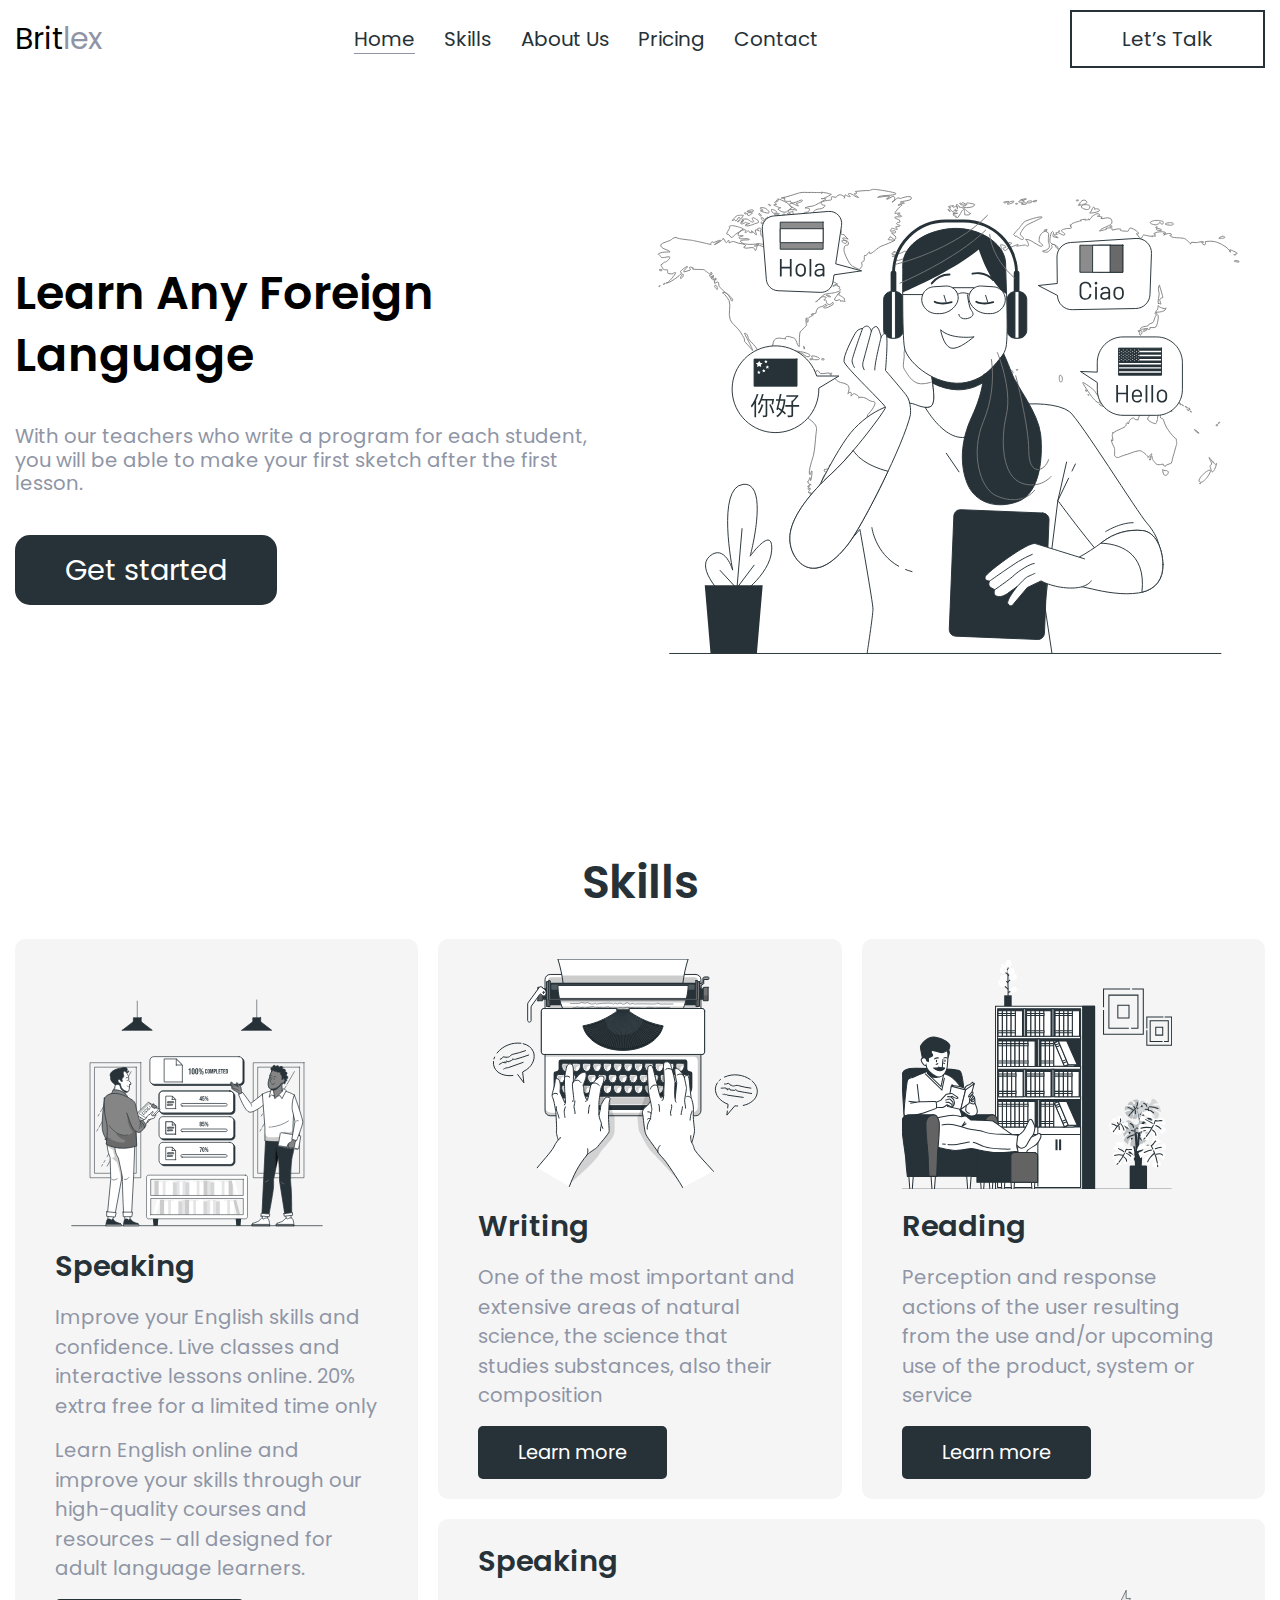
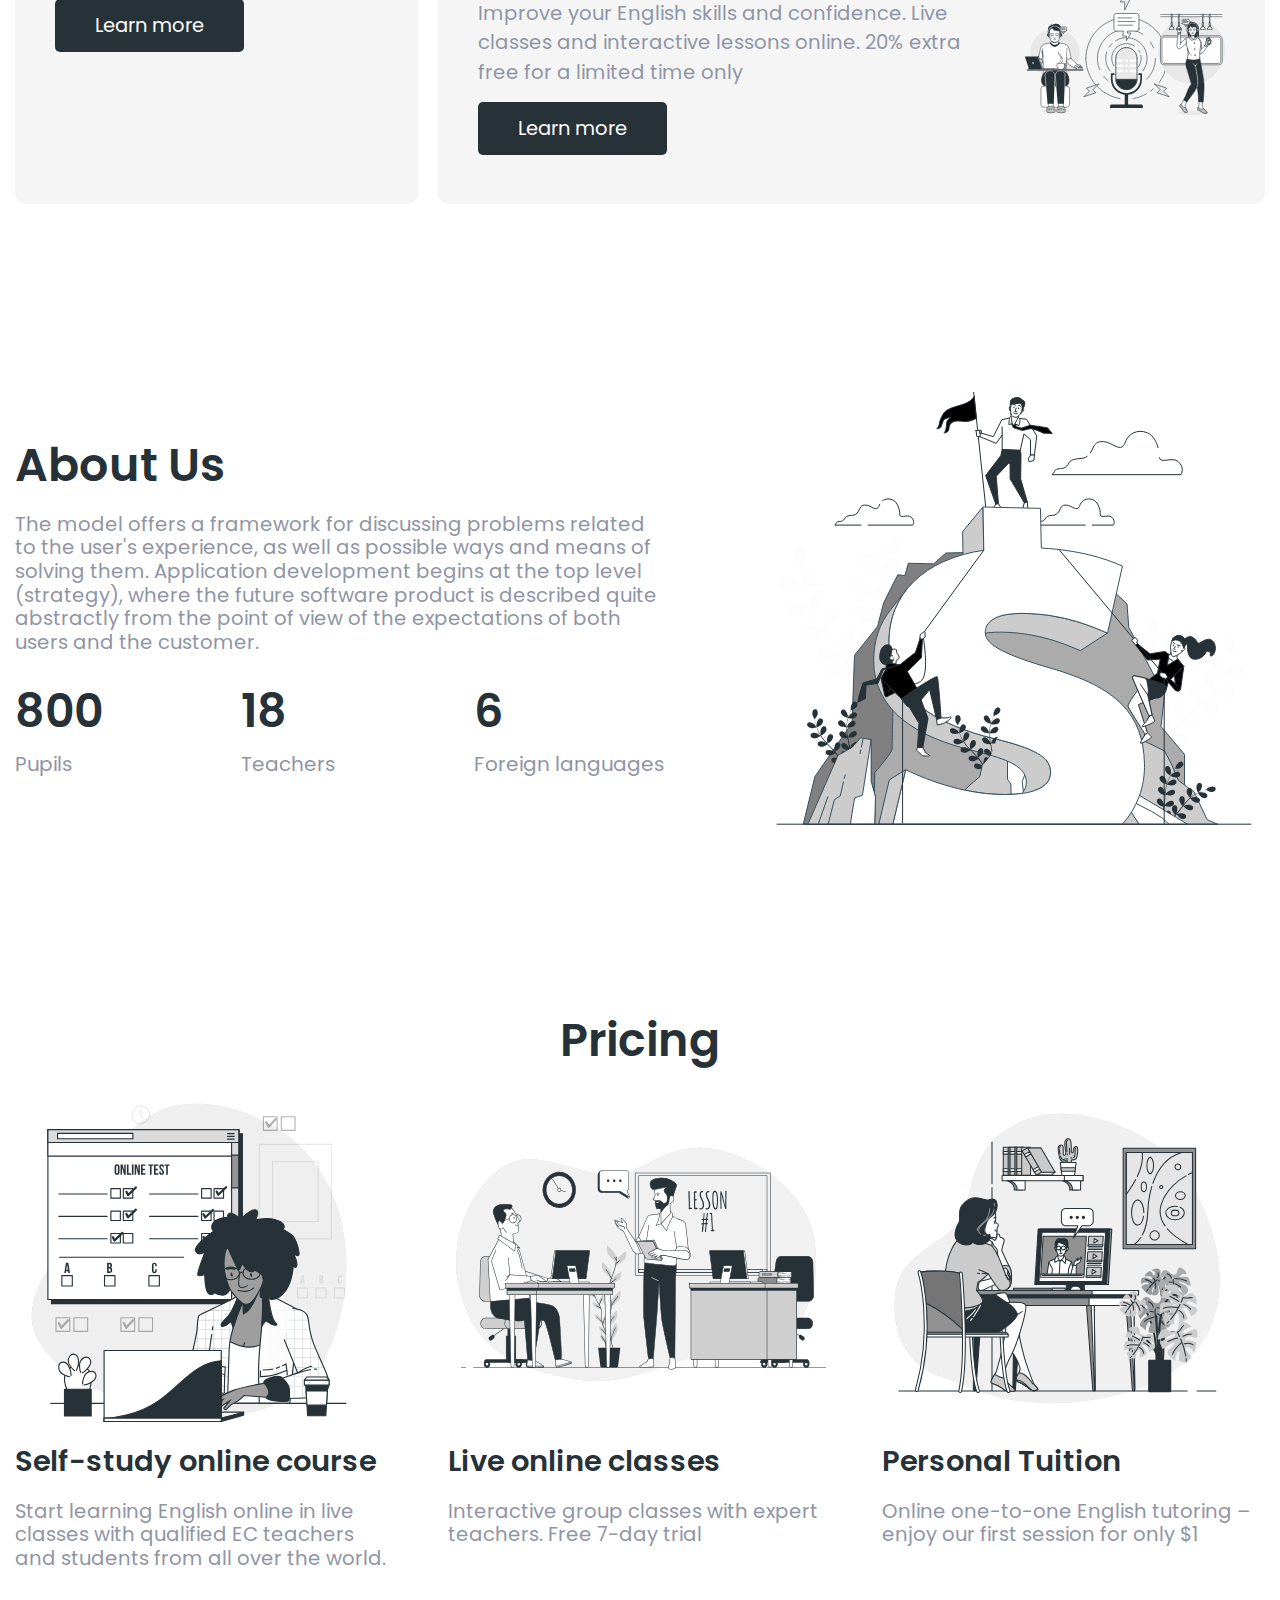
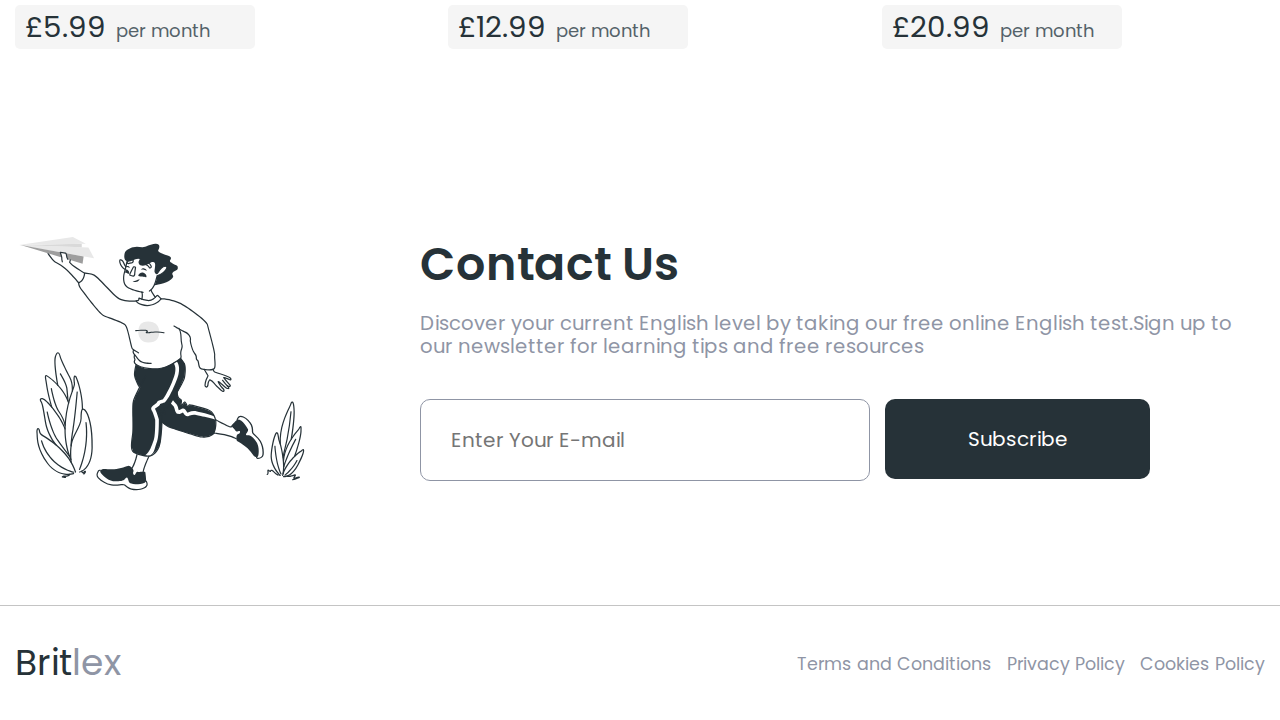
==== commit 3ead4cb9: "delete index page" ====
--- a/index.html
+++ b/index.html
@@ -1,179 +1,252 @@
 <!DOCTYPE html>
-<html>
+<html lang="en">
 
 <head>
+	<title>Главная</title>
 	<meta charset="UTF-8">
+	<meta name="format-detection" content="telephone=no">
+	<!-- <style>body{opacity: 0;}</style> -->
+	<link rel="stylesheet" href="css/style.min.css?_v=20220410120249">
+	<link rel="shortcut icon" href="favicon.ico">
+	<!-- <meta name="robots" content="noindex, nofollow"> -->
 	<meta name="viewport" content="width=device-width, initial-scale=1.0">
-	<title>Верстка «britlex»</title>
 </head>
 
 <body>
-	<div class="rootpage">
-		<h1>Верстка «britlex»</h1>
-		<div class="rootpage__info">
-			Особенности проекта
-		</div>
-		<h2>Готовые страницы:</h2>
-		<ol class="rootpage__list">
-			<li><a target="_blank" href="home.html">Главная</a></li>
-		</ol>
-		<h2>Попапы:</h2>
-		<ol class="rootpage__list">
-			<li><a target="_blank" href="home.html#"></a></li>
-		</ol>
-		<div class="rootpage__tnx">
-			<h2>Спасибо за заказ!</h2>
-			<p>Буду рад (а) хорошему отзыву.</p>
-			<p>Обращайтесь еще!</p>
-		</div>
-		<div class="rootpage__contacts">
-			<h2>Мои контакты:</h2>
-			<p>Почта: <a href="mailto:email@gmail.com">email@gmail.com</a></p>
-			<p>Телефон: <a href="tel:8800800800">8 800 800 800</a></p>
-			<p>Соц. сеть: <a href="">ссылка на соц. сеть</a></p>
+	<div class="wrapper">
+		<header class="header">
+			<div class="header__container">
+				<div class="header__logo">
+					<span>Brit</span>lex
+				</div>
+				<div class="header__menu menu">
+					<nav class="menu__body">
+						<ul class="menu__list">
+							<li class="menu__item"><a href="" data-goto="#hero" data-goto-header class="menu__link">Home</a></li>
+							<li class="menu__item"><a href="" data-goto="#skills" class="menu__link">Skills</a></li>
+							<li class="menu__item "><a href="" data-goto="#about" class="menu__link">About Us</a></li>
+							<li class="menu__item"><a href="" data-goto="#pricing" class="menu__link">Pricing</a></li>
+							<li class="menu__item"><a href="" data-goto="#contacts" class="menu__link">Contact</a></li>
+						</ul>
+					</nav>
+				</div>
+				<div class="header__buttons">
+					<a href="#" class="header__button">Let’s Talk</a>
+					<button type="button" class="icon-menu"><span></span></button>
+				</div>
+			</div>
+		</header>
+		<main class="page">
+			<section class="hero" data-watch="navigator" data-watch-threshold="0.7" id="hero">
+				<div class="hero__container">
+					<div class="hero__data">
+						<h1 class="hero__title">Learn Any Foreign Language</h1>
+						<p class="hero__text">
+							With our teachers who write a program for
+							each student, you will be able to make your
+							first sketch after the first lesson.
+						</p>
+						<a href="#" data-goto="#skills" class="hero__link">Get started</a>
+					</div>
+					<div class="hero__media">
+						<img src="img/hero-image.svg" alt="image">
+					</div>
+				</div>
+			</section>
+			<section class="skills" data-watch="navigator" data-watch-threshold="0.7" id="skills">
+				<div class="skills__container">
+					<h2 class="skills__title _section-title">Skills</h2>
+					<div class="skills__items">
+						<div class="skills__item skills__speaking">
+							<div class="skills__image">
+								<img src="img/skills-1.svg" alt="image">
+							</div>
+							<div class="skills__data">
+								<h3 class="skills__item-title">Speaking</h3>
+								<p class="skills__item-text">
+									Improve your English skills and confidence.
+									Live classes and interactive lessons online.
+									20% extra free for a limited time only
+								</p>
+								<p class="skills__item-text">
+									Learn English online and improve your
+									skills through our high-quality courses
+									and resources – all designed for adult language learners.
+								</p>
+								<a href="#" class="skills__link">Learn more</a>
+							</div>
+						</div>
+						<div class="skills__item skills__writing">
+							<div class="skills__image">
+								<img src="img/skills-2.svg" alt="image">
+							</div>
+							<div class="skills__data">
+								<h3 class="skills__item-title">Writing</h3>
+								<p class="skills__item-text">
+									One of the most important and extensive
+									areas of natural science, the science that
+									studies substances, also their composition
+								</p>
+								<a href="#" class="skills__link">Learn more</a>
+							</div>
+						</div>
+						<div class="skills__item skills__reading">
+							<div class="skills__image">
+								<img src="img/skills-3.svg" alt="image">
+							</div>
+							<div class="skills__data">
+								<h3 class="skills__item-title">Reading</h3>
+								<p class="skills__item-text">
+									Perception and response actions of the user
+									resulting from the use and/or upcoming use
+									of the product, system or service
+								</p>
+								<a href="#" class="skills__link">Learn more</a>
+							</div>
+						</div>
+						<div class="skills__item skills__listening">
+							<div class="skills__data">
+								<h3 class="skills__item-title">Speaking</h3>
+								<p class="skills__item-text">
+									Improve your English skills and confidence.
+									Live classes and interactive lessons online.
+									20% extra free for a limited time only
+								</p>
+								<a href="#" class="skills__link">Learn more</a>
+							</div>
+							<div class="skills__image">
+								<img src="img/skills-4.svg" alt="image">
+							</div>
+						</div>
+					</div>
+				</div>
+			</section>
+			<section class="about" data-watch="navigator" data-watch-threshold="0.7" data-watch id="about">
+				<div class="about__container">
+					<div class="about__data">
+						<h2 class="about__title _section-title">About Us</h2>
+						<p class="about__text">
+							The model offers a framework for discussing problems related to the user's experience, as well as possible
+							ways and means of solving them. Application development begins at the top level (strategy), where the
+							future software product is described quite abstractly from the point of view of the expectations of both
+							users and the customer.
+						</p>
+						<div class="about__benefits">
+							<div class="about__benefits-item">
+								<div class="about__benefits-count counter" data-target="800">800</div>
+								<div class="about__benefits-title">Pupils</div>
+							</div>
+							<div class="about__benefits-item">
+								<div class="about__benefits-count counter" data-target="18">18</div>
+								<div class="about__benefits-title">Teachers</div>
+							</div>
+							<div class="about__benefits-item">
+								<div class="about__benefits-count counter" data-target="6">6</div>
+								<div class="about__benefits-title">Foreign languages</div>
+							</div>
+						</div>
+					</div>
+					<div class="about__image">
+						<img src="img/about-image.svg" alt="image">
+					</div>
+				</div>
+			</section>
+			<section class="pricing" data-watch="navigator" data-watch-threshold="0.7" id="pricing">
+				<div class="pricing__container">
+					<h2 class="pricing__title _section-title">Pricing</h2>
+					<div class="pricing__items">
+						<div class="pricing__item">
+							<div class="pricing__item-img">
+								<img src="img/pricing-1.svg" alt="image">
+							</div>
+							<h3 class="pricing__item-title">Self-study online course</h3>
+							<p class="pricing__item-text">Start learning English online in live classes
+								with qualified EC teachers and students
+								from all over the world.</p>
+							<div class="pricing__item-price">
+								<div class="pricing__item-value">
+									<span>£5.99</span>per month
+								</div>
+							</div>
+						</div>
+						<div class="pricing__item">
+							<div class="pricing__item-img">
+								<img src="img/pricing-2.svg" alt="image">
+							</div>
+							<h3 class="pricing__item-title">Live online classes</h3>
+							<p class="pricing__item-text">Interactive group classes with expert
+								teachers. Free 7-day trial</p>
+							<div class="pricing__item-price">
+								<div class="pricing__item-value">
+									<span>£12.99</span>per month
+								</div>
+							</div>
+						</div>
+						<div class="pricing__item">
+							<div class="pricing__item-img">
+								<img src="img/pricing-3.svg" alt="image">
+							</div>
+							<h3 class="pricing__item-title">Personal Tuition</h3>
+							<p class="pricing__item-text">Online one-to-one English tutoring – enjoy
+								our first session for only $1</p>
+							<div class="pricing__item-price">
+								<div class="pricing__item-value">
+									<span>£20.99</span>per month
+								</div>
+							</div>
+						</div>
+					</div>
+				</div>
+			</section>
+			<section class="contacts" data-watch="navigator" data-watch-threshold="0.7" id="contacts">
+				<div class="contacts__container">
+					<div class="contacts__image">
+						<img src="img/contacts.svg" alt="image">
+					</div>
+					<div class="contacts__data">
+						<h2 class="contacts__title _section-title">Contact Us</h2>
+						<p class="contacts__text">
+							Discover your current English level by taking our free online English test.Sign up to our newsletter for
+							learning tips and free resources
+						</p>
+						<form action="#" class="contacts__form">
+							<input autocomplete="off" type="text" name="form[]" required data-error="Ошибка" placeholder="Enter Your E-mail" class="input contacts__input">
+							<button type="submit" class="contacts__button">Subscribe</button>
+						</form>
+					</div>
+				</div>
+			</section>
+		</main>
+		<footer class="footer">
+			<div class="footer__container">
+				<div class="footer__logo">
+					<span>Brit</span>lex
+				</div>
+				<ul class="footer__list">
+					<li class="footer__item">
+						<a href="" class="footer__link">Terms and Conditions</a>
+					</li>
+					<li class="footer__item">
+						<a href="" class="footer__link">Privacy Policy</a>
+					</li>
+					<li class="footer__item">
+						<a href="" class="footer__link">Cookies Policy</a>
+					</li>
+				</ul>
+			</div>
+		</footer>
+	</div>
+	<!-- <div id="popup" aria-hidden="true" class="popup">
+	<div class="popup__wrapper">
+		<div class="popup__content">
+			<button data-close type="button" class="popup__close">Закрыть</button>
+			<div class="popup__text">
+				Text
+			</div>
 		</div>
 	</div>
+</div> -->
+	<script src="js/app.min.js?_v=20220410120249"></script>
 </body>
-<style>
-	@charset "UTF-8";
-	@import url("https://fonts.googleapis.com/css?family=Montserrat:regular,700&display=swap");
-
-	*,
-	*::before,
-	*::after {
-		padding: 0px;
-		margin: 0px;
-		border: 0px;
-		box-sizing: border-box;
-	}
-
-	html,
-	body {
-		height: 100%;
-		margin: 0;
-		padding: 0;
-		min-width: 320px;
-		width: 100%;
-		color: #fff;
-		background-color: #5e5373;
-	}
-
-	body {
-		font-family: Montserrat;
-		font-size: 100%;
-		line-height: 1;
-		font-size: 1rem;
-	}
-
-	a {
-		text-decoration: underline;
-		color: #ebe691
-	}
-
-	a:visited {
-		text-decoration: underline;
-		color: #aaa768;
-	}
-
-	a:hover {
-		text-decoration: none;
-	}
-
-	ul li {
-		list-style: none;
-	}
-
-	img {
-		vertical-align: top;
-	}
-
-	.wrapper {
-		width: 100%;
-		min-height: 100%;
-		overflow: hidden;
-	}
-
-	.rootpage {
-		padding: 30px;
-		display: flex;
-		flex-direction: column;
-		align-items: flex-start;
-	}
-
-	@media (max-width: 767px) {
-		.rootpage {
-			padding: 30px 15px;
-		}
-	}
-
-	h1 {
-		color: #ebe691;
-		font-size: 2.5rem;
-		margin: 0px 0px 1.25rem 0px;
-	}
-
-	@media (max-width: 767px) {
-		h1 {
-			font-size: 1.85rem;
-			margin: 0px 0px 1.25rem 0px;
-		}
-	}
-
-	h2 {
-		color: #ebe691;
-		font-size: 1.25rem;
-		margin: 0px 0px 1rem 0px;
-	}
-
-	@media (max-width: 767px) {
-		h2 {
-			font-size: 1.125rem;
-			margin: 0px 0px 1rem 0px;
-		}
-	}
-
-	.rootpage__info {
-		line-height: 140%;
-		margin: 0px 0px 1.5rem 0px;
-	}
-
-	.rootpage__list {
-		margin: 0px 0px 2.25rem 1.25rem;
-	}
-
-	.rootpage__list li:not(:last-child) {
-		margin: 0px 0px 15px 0px;
-	}
-
-	.rootpage__contacts,
-	.rootpage__tnx {
-		border-radius: 200px;
-		padding: 20px 65px;
-		line-height: 140%;
-	}
-
-	@media (max-width: 767px) {
-
-		.rootpage__contacts,
-		.rootpage__tnx {
-			border-radius: 40px;
-			padding: 20px;
-		}
-	}
-
-	.rootpage__contacts {
-		background: #32b5a4;
-
-	}
-
-	.rootpage__contacts a {
-		color: #ebe691;
-	}
-
-	.rootpage__tnx {
-		background: #c22d63;
-		margin: 0px 0px 1rem 0px;
-	}
-</style>
 
 </html>--- a/css/style.min.css
+++ b/css/style.min.css
@@ -0,0 +1 @@
+@charset "UTF-8";@import url(https://fonts.googleapis.com/css2?family=Poppins&display=swap);:root{--body-color:#FFF;--white-color:#FFF;--text-color:#8F95A5;--main-color:#263238;--black-color:#000;--gray-color:#F5F5F5}*{padding:0;margin:0;border:0}*,:after,:before{-webkit-box-sizing:border-box;box-sizing:border-box}body,html{height:100%;min-width:320px}body{color:var(--text-color);background-color:var(--body-color);line-height:1.2;font-family:Poppins;font-size:1.25rem;-ms-text-size-adjust:100%;-moz-text-size-adjust:100%;-webkit-text-size-adjust:100%;-webkit-font-smoothing:antialiased;-moz-osx-font-smoothing:grayscale}button,input,textarea{font-family:Poppins;font-size:inherit}button{cursor:pointer;color:inherit;background-color:inherit}a{color:inherit}a:link,a:visited{text-decoration:none}a:hover{text-decoration:none}ul li{list-style:none}img{vertical-align:top;max-width:100%}h1,h2,h3,h4,h5,h6{font-weight:inherit;font-size:inherit}.lock body{overflow:hidden;-ms-touch-action:none;touch-action:none}.wrapper{min-height:100%;display:-webkit-box;display:-ms-flexbox;display:flex;-webkit-box-orient:vertical;-webkit-box-direction:normal;-ms-flex-direction:column;flex-direction:column;overflow:hidden}.wrapper>main{padding-top:5.625rem;-webkit-box-flex:1;-ms-flex:1 1 auto;flex:1 1 auto}.wrapper>*{min-width:0}[class*=__container]{max-width:83.75rem;-webkit-box-sizing:content-box;box-sizing:content-box;margin:0 auto;padding:0 .9375rem}input[type=email],input[type=tel],input[type=text],textarea{-webkit-appearance:none;-moz-appearance:none;appearance:none}.input{border-radius:0;width:100%;display:block;padding:0 20px;border:1px solid #eee}textarea.input{resize:none;padding:0 0}[class*=-ibg]{position:relative}[class*=-ibg] img{position:absolute;width:100%;height:100%;top:0;left:0;-o-object-fit:cover;object-fit:cover}[class*=-ibg_contain] img{-o-object-fit:contain;object-fit:contain}input[type=email],input[type=tel],input[type=text],textarea{-webkit-appearance:none;-moz-appearance:none;appearance:none}.input{border-radius:0;width:100%;display:block;padding:0 20px;border:1px solid #eee}textarea.input{resize:none;padding:0 0}@supports (padding-top:clamp(1.875rem ,0.5416666667rem + 6.6666666667vw ,6.25rem)){section{padding-top:clamp(1.875rem ,.5416666667rem + 6.6666666667vw ,6.25rem)}}@supports not (padding-top:clamp(1.875rem ,0.5416666667rem + 6.6666666667vw ,6.25rem)){section{padding-top:calc(1.875rem + 4.375 * (100vw - 20rem)/ 65.625)}}@supports (padding-bottom:clamp(1.875rem ,0.5416666667rem + 6.6666666667vw ,6.25rem)){section{padding-bottom:clamp(1.875rem ,.5416666667rem + 6.6666666667vw ,6.25rem)}}@supports not (padding-bottom:clamp(1.875rem ,0.5416666667rem + 6.6666666667vw ,6.25rem)){section{padding-bottom:calc(1.875rem + 4.375 * (100vw - 20rem)/ 65.625)}}._section-title{font-weight:600;color:var(--main-color)}@supports (font-size:clamp(1.5rem ,1.0428571429rem + 2.2857142857vw ,3rem)){._section-title{font-size:clamp(1.5rem ,1.0428571429rem + 2.2857142857vw ,3rem)}}@supports not (font-size:clamp(1.5rem ,1.0428571429rem + 2.2857142857vw ,3rem)){._section-title{font-size:calc(1.5rem + 1.5 * (100vw - 20rem)/ 65.625)}}@supports (font-size:clamp(1rem ,0.9238095238rem + 0.380952381vw ,1.25rem)){p{font-size:clamp(1rem ,.9238095238rem + .380952381vw ,1.25rem)}}@supports not (font-size:clamp(1rem ,0.9238095238rem + 0.380952381vw ,1.25rem)){p{font-size:calc(1rem + .25 * (100vw - 20rem)/ 65.625)}}.header{position:fixed;left:0;top:0;width:100%;background-color:var(--white-color);-webkit-transition:-webkit-box-shadow .3s ease 0s;transition:-webkit-box-shadow .3s ease 0s;-o-transition:box-shadow .3s ease 0s;transition:box-shadow .3s ease 0s;transition:box-shadow .3s ease 0s,-webkit-box-shadow .3s ease 0s}.header__container{padding-top:.625rem;padding-bottom:.625rem;display:-webkit-box;display:-ms-flexbox;display:flex;-webkit-box-pack:justify;-ms-flex-pack:justify;justify-content:space-between;-webkit-box-align:center;-ms-flex-align:center;align-items:center}@supports (gap:clamp(0.3125rem ,0.1220238095rem + 0.9523809524vw ,0.9375rem)){.header__container{gap:clamp(.3125rem ,.1220238095rem + .9523809524vw ,.9375rem)}}@supports not (gap:clamp(0.3125rem ,0.1220238095rem + 0.9523809524vw ,0.9375rem)){.header__container{gap:calc(.3125rem + .625 * (100vw - 20rem)/ 65.625)}}.header__logo{font-size:1.875rem;z-index:5}.header__logo span{color:var(--black-color)}.header__buttons{z-index:5;display:-webkit-box;display:-ms-flexbox;display:flex;-webkit-box-align:center;-ms-flex-align:center;align-items:center;gap:.9375rem}.header__button{z-index:5;text-align:center;padding:.9375rem 3.125rem;border:2px solid var(--main-color);color:var(--main-color);-webkit-transition:background-color .3s ease 0s;-o-transition:background-color .3s ease 0s;transition:background-color .3s ease 0s}._header-scroll{-webkit-box-shadow:0 0 5px rgba(0,0,0,.6);box-shadow:0 0 5px rgba(0,0,0,.6)}.menu__list{display:-webkit-box;display:-ms-flexbox;display:flex;-webkit-box-align:center;-ms-flex-align:center;align-items:center}@supports (gap:clamp(0.9375rem ,0.6517857143rem + 1.4285714286vw ,1.875rem)){.menu__list{gap:clamp(.9375rem ,.6517857143rem + 1.4285714286vw ,1.875rem)}}@supports not (gap:clamp(0.9375rem ,0.6517857143rem + 1.4285714286vw ,1.875rem)){.menu__list{gap:calc(.9375rem + .9375 * (100vw - 20rem)/ 65.625)}}.menu__link{color:var(--main-color);-webkit-transition:border .3s ease 0s;-o-transition:border .3s ease 0s;transition:border .3s ease 0s;border-bottom:1px solid transparent}.menu__link._navigator-active{border-bottom:1px solid var(--text-color)}.menu-open .menu__body{left:0}.icon-menu{display:none}.footer__container{padding-top:1.875rem;padding-bottom:1.875rem;display:-webkit-box;display:-ms-flexbox;display:flex;border-top:1px solid #c4c4c4;-webkit-box-pack:justify;-ms-flex-pack:justify;justify-content:space-between;-webkit-box-align:center;-ms-flex-align:center;align-items:center;gap:.9375rem}.footer__logo{font-size:2.25rem;line-height:1.5}.footer__logo span{color:var(--main-color)}.footer__list{display:-webkit-box;display:-ms-flexbox;display:flex;-ms-flex-wrap:wrap;flex-wrap:wrap;gap:.9375rem}.footer__link{border-bottom:1px solid transparent;-webkit-transition:all .3s ease 0s;-o-transition:all .3s ease 0s;transition:all .3s ease 0s}@supports (font-size:clamp(0.75rem ,0.6357142857rem + 0.5714285714vw ,1.125rem)){.footer__link{font-size:clamp(.75rem ,.6357142857rem + .5714285714vw ,1.125rem)}}@supports not (font-size:clamp(0.75rem ,0.6357142857rem + 0.5714285714vw ,1.125rem)){.footer__link{font-size:calc(.75rem + .375 * (100vw - 20rem)/ 65.625)}}.hero__container{display:-webkit-box;display:-ms-flexbox;display:flex;-webkit-box-pack:justify;-ms-flex-pack:justify;justify-content:space-between;-webkit-box-align:center;-ms-flex-align:center;align-items:center;gap:.9375rem}.hero__data{-webkit-box-flex:0;-ms-flex:0 1 630px;flex:0 1 630px}.hero__media img{max-width:100%}.hero__title{font-weight:600;color:var(--black-color)}@supports (font-size:clamp(1.5rem ,1.0428571429rem + 2.2857142857vw ,3rem)){.hero__title{font-size:clamp(1.5rem ,1.0428571429rem + 2.2857142857vw ,3rem)}}@supports not (font-size:clamp(1.5rem ,1.0428571429rem + 2.2857142857vw ,3rem)){.hero__title{font-size:calc(1.5rem + 1.5 * (100vw - 20rem)/ 65.625)}}@supports (line-height:clamp(2.25rem ,1.7166666667rem + 2.6666666667vw ,4rem)){.hero__title{line-height:clamp(2.25rem ,1.7166666667rem + 2.6666666667vw ,4rem)}}@supports not (line-height:clamp(2.25rem ,1.7166666667rem + 2.6666666667vw ,4rem)){.hero__title{line-height:calc(2.25rem + 1.75 * (100vw - 20rem)/ 65.625)}}@supports (margin-bottom:clamp(1.25rem ,0.869047619rem + 1.9047619048vw ,2.5rem)){.hero__title{margin-bottom:clamp(1.25rem ,.869047619rem + 1.9047619048vw ,2.5rem)}}@supports not (margin-bottom:clamp(1.25rem ,0.869047619rem + 1.9047619048vw ,2.5rem)){.hero__title{margin-bottom:calc(1.25rem + 1.25 * (100vw - 20rem)/ 65.625)}}@supports (margin-bottom:clamp(1.875rem ,1.3035714286rem + 2.8571428571vw ,3.75rem)){.hero__text{margin-bottom:clamp(1.875rem ,1.3035714286rem + 2.8571428571vw ,3.75rem)}}@supports not (margin-bottom:clamp(1.875rem ,1.3035714286rem + 2.8571428571vw ,3.75rem)){.hero__text{margin-bottom:calc(1.875rem + 1.875 * (100vw - 20rem)/ 65.625)}}.hero__link{padding:.9375rem 3.125rem;color:#fff;background-color:var(--main-color);border-radius:.9375rem;-webkit-transition:background-color .2s ease 0s;-o-transition:background-color .2s ease 0s;transition:background-color .2s ease 0s}@supports (font-size:clamp(1rem ,0.7333333333rem + 1.3333333333vw ,1.875rem)){.hero__link{font-size:clamp(1rem ,.7333333333rem + 1.3333333333vw ,1.875rem)}}@supports not (font-size:clamp(1rem ,0.7333333333rem + 1.3333333333vw ,1.875rem)){.hero__link{font-size:calc(1rem + .875 * (100vw - 20rem)/ 65.625)}}.skills__title{text-align:center}@supports (margin-bottom:clamp(0.9375rem ,0.6517857143rem + 1.4285714286vw ,1.875rem)){.skills__title{margin-bottom:clamp(.9375rem ,.6517857143rem + 1.4285714286vw ,1.875rem)}}@supports not (margin-bottom:clamp(0.9375rem ,0.6517857143rem + 1.4285714286vw ,1.875rem)){.skills__title{margin-bottom:calc(.9375rem + .9375 * (100vw - 20rem)/ 65.625)}}.skills__items{display:-ms-grid;display:grid;-ms-grid-columns:(1fr)[3];grid-template-columns:repeat(3,1fr);-ms-grid-rows:1fr;grid-template-rows:1fr;gap:1.25rem}.skills__item{background-color:var(--gray-color);border-radius:.625rem;padding:1.25rem 2.5rem}.skills__image{margin-bottom:.9375rem;-webkit-box-flex:0;-ms-flex:0 0 200px;flex:0 0 200px}.skills__image img{height:14.375rem}.skills__item-title{font-weight:600;color:var(--main-color);line-height:1.5333333333;margin-bottom:.9375rem}@supports (font-size:clamp(1.125rem ,0.8964285714rem + 1.1428571429vw ,1.875rem)){.skills__item-title{font-size:clamp(1.125rem ,.8964285714rem + 1.1428571429vw ,1.875rem)}}@supports not (font-size:clamp(1.125rem ,0.8964285714rem + 1.1428571429vw ,1.875rem)){.skills__item-title{font-size:calc(1.125rem + .75 * (100vw - 20rem)/ 65.625)}}.skills__item-text{font-weight:400;line-height:1.5;margin-bottom:.9375rem}.skills__link{display:inline-block;padding:.9375rem 2.5rem;background-color:var(--main-color);border-radius:.3125rem;color:#fff;-webkit-transition:background-color .2s ease 0s;-o-transition:background-color .2s ease 0s;transition:background-color .2s ease 0s}@supports (font-size:clamp(0.875rem ,0.7607142857rem + 0.5714285714vw ,1.25rem)){.skills__link{font-size:clamp(.875rem ,.7607142857rem + .5714285714vw ,1.25rem)}}@supports not (font-size:clamp(0.875rem ,0.7607142857rem + 0.5714285714vw ,1.25rem)){.skills__link{font-size:calc(.875rem + .375 * (100vw - 20rem)/ 65.625)}}.skills__speaking{-ms-grid-row:1;-ms-grid-row-span:2;-ms-grid-column:1;-ms-grid-column-span:1;grid-area:1/1/3/2;padding-top:3.75rem}.skills__writing{-ms-grid-row:1;-ms-grid-row-span:1;-ms-grid-column:2;-ms-grid-column-span:1;grid-area:1/2/2/3}.skills__reading{-ms-grid-row:1;-ms-grid-row-span:1;-ms-grid-column:3;-ms-grid-column-span:1;grid-area:1/3/2/4}.skills__listening{-ms-grid-row:2;-ms-grid-row-span:1;-ms-grid-column:2;-ms-grid-column-span:2;grid-area:2/2/3/4;display:-webkit-box;display:-ms-flexbox;display:flex;gap:1.875rem}.about__container{display:-webkit-box;display:-ms-flexbox;display:flex;-webkit-box-pack:justify;-ms-flex-pack:justify;justify-content:space-between;-webkit-box-align:center;-ms-flex-align:center;align-items:center;gap:1.875rem}.about__data{-webkit-box-flex:0;-ms-flex:0 1 650px;flex:0 1 650px}.about__title{margin-bottom:1.25rem}.about__text{margin-bottom:1.875rem}.about__benefits{display:-webkit-box;display:-ms-flexbox;display:flex;-webkit-box-pack:justify;-ms-flex-pack:justify;justify-content:space-between;-webkit-box-align:center;-ms-flex-align:center;align-items:center}.about__benefits-count{font-weight:600;color:var(--main-color);margin-bottom:.625rem}@supports (font-size:clamp(1.5rem ,1.0428571429rem + 2.2857142857vw ,3rem)){.about__benefits-count{font-size:clamp(1.5rem ,1.0428571429rem + 2.2857142857vw ,3rem)}}@supports not (font-size:clamp(1.5rem ,1.0428571429rem + 2.2857142857vw ,3rem)){.about__benefits-count{font-size:calc(1.5rem + 1.5 * (100vw - 20rem)/ 65.625)}}.about__benefits-title{font-size:1.25rem;line-height:1.5}.pricing__title{margin-bottom:1.25rem;text-align:center}.pricing__items{display:-webkit-box;display:-ms-flexbox;display:flex;-webkit-box-pack:justify;-ms-flex-pack:justify;justify-content:space-between;gap:3.125rem}.pricing__item{-webkit-box-flex:0;-ms-flex:0 1 425px;flex:0 1 425px}.pricing__item-img img{max-width:100%;height:21.875rem}.pricing__item-title{line-height:1.6;font-weight:600;margin-bottom:.9375rem;color:var(--main-color)}@supports (font-size:clamp(1.125rem ,0.8964285714rem + 1.1428571429vw ,1.875rem)){.pricing__item-title{font-size:clamp(1.125rem ,.8964285714rem + 1.1428571429vw ,1.875rem)}}@supports not (font-size:clamp(1.125rem ,0.8964285714rem + 1.1428571429vw ,1.875rem)){.pricing__item-title{font-size:calc(1.125rem + .75 * (100vw - 20rem)/ 65.625)}}.pricing__item-text{min-height:5.625rem;margin-bottom:.9375rem}.pricing__item-price{background-color:var(--gray-color);border-radius:5px;max-width:15rem;padding:0 .625rem}.pricing__item-value{font-size:1.125rem;line-height:1.5;color:#546269}.pricing__item-value span{margin-right:.625rem;line-height:1.5;color:var(--main-color)}@supports (font-size:clamp(1.375rem ,1.2226190476rem + 0.7619047619vw ,1.875rem)){.pricing__item-value span{font-size:clamp(1.375rem ,1.2226190476rem + .7619047619vw ,1.875rem)}}@supports not (font-size:clamp(1.375rem ,1.2226190476rem + 0.7619047619vw ,1.875rem)){.pricing__item-value span{font-size:calc(1.375rem + .5 * (100vw - 20rem)/ 65.625)}}.contacts__container{display:-webkit-box;display:-ms-flexbox;display:flex;-webkit-box-pack:justify;-ms-flex-pack:justify;justify-content:space-between;gap:6.25rem}.contacts__title{margin-bottom:1.25rem}.contacts__text{margin-bottom:2.5rem}.contacts__form{display:-webkit-box;display:-ms-flexbox;display:flex;gap:.9375rem}.contacts__input{border:1px solid #8f95a5;border-radius:10px;-webkit-box-flex:0;-ms-flex:0 1 450px;flex:0 1 450px;padding:1.5625rem 1.875rem}.contacts__button{background-color:var(--main-color);-webkit-box-flex:0;-ms-flex:0 1 265px;flex:0 1 265px;height:5rem;border-radius:10px;color:#fff;-webkit-transition:background-color .2s ease 0s;-o-transition:background-color .2s ease 0s;transition:background-color .2s ease 0s}@media (max-width:75em){.skills__items{-ms-grid-columns:1fr 1fr;grid-template-columns:1fr 1fr}.skills__items .skills__item{grid-area:auto;display:-webkit-box;display:-ms-flexbox;display:flex;-webkit-box-orient:vertical;-webkit-box-direction:normal;-ms-flex-direction:column;flex-direction:column;gap:1.875rem}.skills__speaking{padding-top:.9375rem}.skills__listening .skills__image{-webkit-box-ordinal-group:0;-ms-flex-order:-1;order:-1}.skills__listening{-webkit-box-orient:vertical;-webkit-box-direction:normal;-ms-flex-direction:column;flex-direction:column}}@media (max-width:61.99875em){.pricing__items{-webkit-box-orient:vertical;-webkit-box-direction:normal;-ms-flex-direction:column;flex-direction:column;-webkit-box-align:center;-ms-flex-align:center;align-items:center;text-align:center}.pricing__item-text{min-height:auto}.pricing__item-price{margin:0 auto}.contacts__container{-webkit-box-orient:vertical;-webkit-box-direction:normal;-ms-flex-direction:column;flex-direction:column;-webkit-box-align:center;-ms-flex-align:center;align-items:center}.contacts__data{-webkit-box-ordinal-group:0;-ms-flex-order:-1;order:-1}}@media (max-width:47.99875em){.header__container::before{content:"";position:fixed;width:100%;height:65px;top:0;left:0;-webkit-transition:left .3s ease 0s;-o-transition:left .3s ease 0s;transition:left .3s ease 0s;background-color:var(--white-color);z-index:2}.header__button{padding:.625rem 1.25rem}.menu__body{position:fixed;width:100%;height:100%;overflow:auto;left:-100%;top:0;background-color:var(--white-color);-webkit-transition:left .3s ease 0s;-o-transition:left .3s ease 0s;transition:left .3s ease 0s;padding:7.5rem .9375rem 1.875rem .9375rem}.menu__list{-webkit-box-orient:vertical;-webkit-box-direction:normal;-ms-flex-direction:column;flex-direction:column}.menu__item:not(:last-child){margin-bottom:1.875rem}.menu__link{border-bottom:1px solid var(--text-color);font-size:1.625rem}.icon-menu{display:block;position:relative;width:1.875rem;height:1.125rem;cursor:pointer;z-index:5}.icon-menu span,.icon-menu::after,.icon-menu::before{content:"";-webkit-transition:all .3s ease 0s;-o-transition:all .3s ease 0s;transition:all .3s ease 0s;right:0;position:absolute;width:100%;height:.125rem;background-color:#000}.icon-menu::before{top:0}.icon-menu::after{bottom:0}.icon-menu span{top:calc(50% - .0625rem)}.menu-open .icon-menu span{width:0}.menu-open .icon-menu::before{top:calc(50% - .0625rem);-webkit-transform:rotate(-45deg);-ms-transform:rotate(-45deg);transform:rotate(-45deg)}.menu-open .icon-menu::after{bottom:calc(50% - .0625rem);-webkit-transform:rotate(45deg);-ms-transform:rotate(45deg);transform:rotate(45deg)}.hero__container{-webkit-box-orient:vertical;-webkit-box-direction:normal;-ms-flex-direction:column;flex-direction:column}.hero__data{-webkit-box-flex:0;-ms-flex:0 0 auto;flex:0 0 auto;text-align:center}.hero__media{-webkit-box-ordinal-group:0;-ms-flex-order:-1;order:-1;margin-bottom:.9375rem}.skills__items{-ms-grid-columns:1fr;grid-template-columns:1fr;gap:.9375rem}.skills__item{-webkit-box-align:center;-ms-flex-align:center;align-items:center;padding:.9375rem 1.875rem}.skills__image{margin-bottom:0}.about__container{-webkit-box-orient:vertical;-webkit-box-direction:normal;-ms-flex-direction:column;flex-direction:column}.about__data{-webkit-box-flex:1;-ms-flex:1 1 auto;flex:1 1 auto}.pricing__item-img img{height:auto}}@media (max-width:29.99875em){.footer__list{-webkit-box-orient:vertical;-webkit-box-direction:normal;-ms-flex-direction:column;flex-direction:column}.about__benefits{-webkit-box-orient:vertical;-webkit-box-direction:normal;-ms-flex-direction:column;flex-direction:column;-webkit-box-align:center;-ms-flex-align:center;align-items:center;text-align:center;gap:1.875rem;margin-bottom:1.875rem}.contacts__form{-webkit-box-orient:vertical;-webkit-box-direction:normal;-ms-flex-direction:column;flex-direction:column}.contacts__input{-webkit-box-flex:1;-ms-flex:1 1 auto;flex:1 1 auto}.contacts__button{-webkit-box-flex:1;-ms-flex:1 1 auto;flex:1 1 auto}}@media (any-hover:hover){.header__button:hover{background-color:var(--main-color);color:#fff}.menu__link:hover{border-bottom:1px solid var(--main-color)}.footer__link:hover{color:var(--main-color);border-bottom:1px solid var(--main-color)}.hero__link:hover{background-color:rgba(38,50,56,.9)}.skills__link:hover{background-color:rgba(38,50,56,.9)}.contacts__button:hover{background-color:rgba(38,50,56,.9)}}